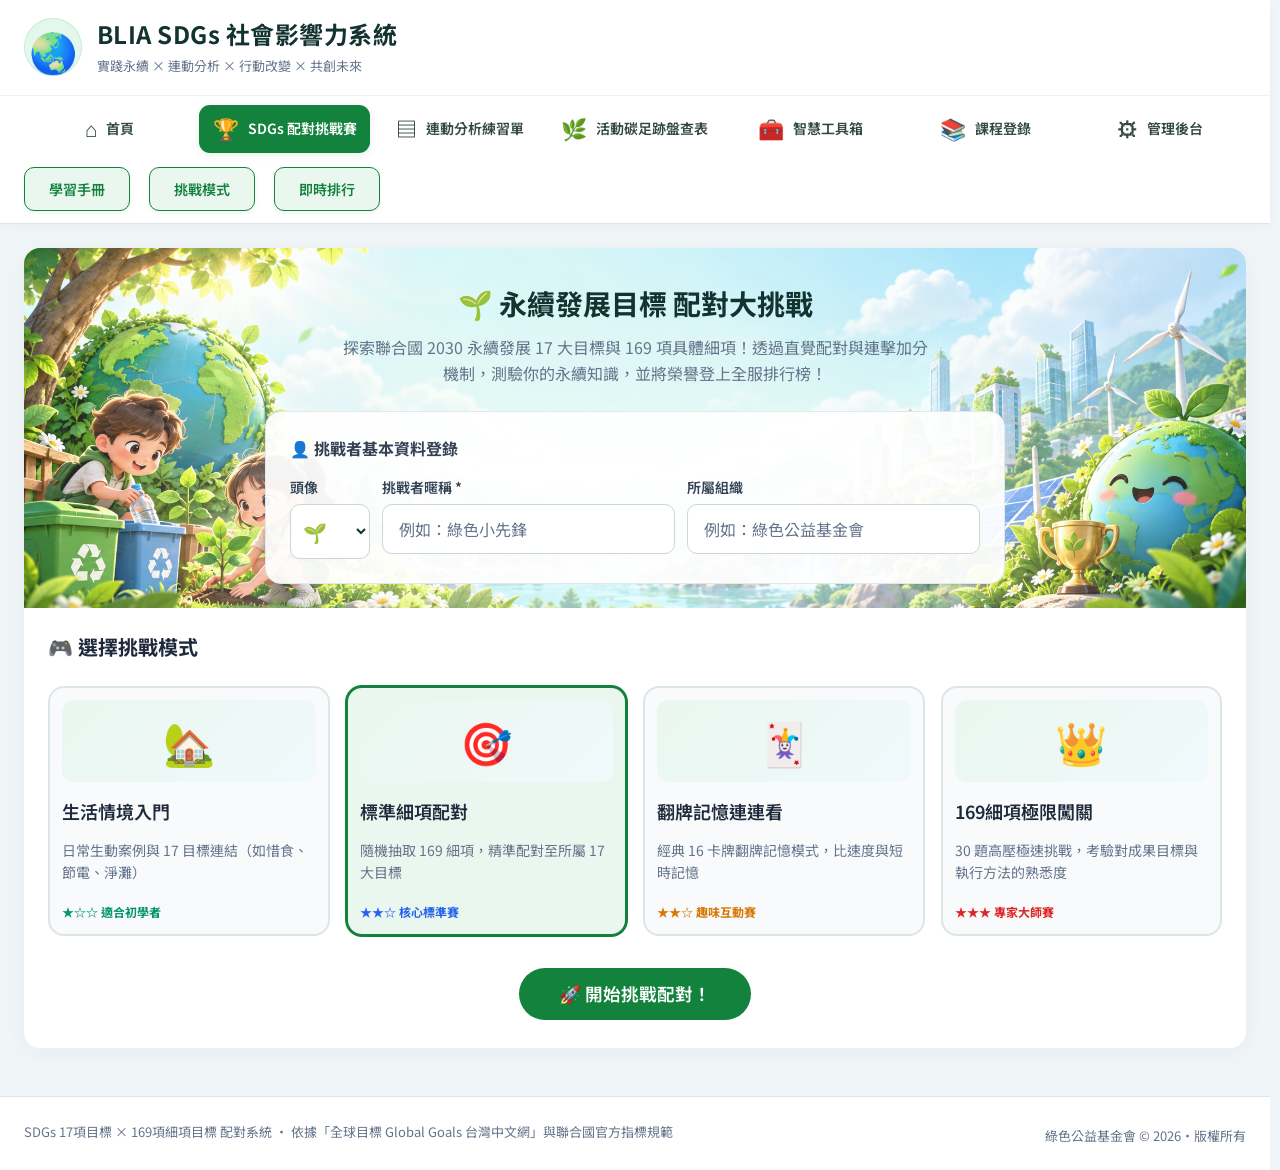
==== static/index.html @ 8684b6f0 "Use sustainability challenge scene for matching lobby hero" ====
<!DOCTYPE html>
<html lang="zh-TW">
<head>
  <meta charset="UTF-8">
  <meta name="viewport" content="width=device-width, initial-scale=1.0">
  <title>SDGs 17項目標 × 169項細項配對挑戰賽</title>
  <link rel="stylesheet" href="/static/css/style.css?v=20261019_challenge_scene">
  <link rel="stylesheet" href="/static/css/design-system.css?v=20261019_ui1280">
</head>
<body class="sdgs-shell game-platform">

  <!-- Top Header Navigation -->
  <a class="skip-link" href="#game-main">跳至主要內容</a><header class="platform-header" data-ui-version="20261019_ui1280"><div class="platform-header-inner"><a class="platform-brand" href="https://sdgs-action-platform.vercel.app/"><span class="brand-globe" aria-hidden="true">🌏</span><span><strong>BLIA SDGs 社會影響力系統</strong><small>實踐永續 × 連動分析 × 行動改變 × 共創未來</small></span></a><div class="platform-account"><iframe class="ui-account-frame" src="https://sdgs-action-platform.vercel.app/static/ui/account.html?v=20261019_ui1280" title="目前帳號與登入"></iframe></div></div><nav class="platform-nav" aria-label="主要功能"><div class="platform-nav-inner"><a href="https://sdgs-action-platform.vercel.app/#home"><span aria-hidden="true">⌂</span>首頁</a><a href="https://sdgs-matching-game.vercel.app/" aria-current="page"><span aria-hidden="true">🏆</span>SDGs 配對挑戰賽</a><a href="https://sdgs-action-platform.vercel.app/#worksheet"><span aria-hidden="true">▤</span>連動分析練習單</a><a href="https://sdgs-action-platform.vercel.app/#carbon"><span aria-hidden="true">🌿</span>活動碳足跡盤查表</a><a href="https://sdgs-action-platform.vercel.app/#food"><span aria-hidden="true">🧰</span>智慧工具箱</a><a href="https://sdgs-attendance-record.vercel.app/"><span aria-hidden="true">📚</span>課程登錄</a><a href="https://sdgs-action-platform.vercel.app/#admin"><span aria-hidden="true">⚙</span>管理後台</a></div></nav><div class="platform-tools"><button id="btn-nav-handbook">學習手冊</button><button id="btn-nav-modes">挑戰模式</button><button id="btn-nav-leaderboard">即時排行</button></div></header>



  <main id="game-main" tabindex="-1">
    <!-- View 1: Welcome & Setup -->
    <section id="view-welcome" class="view-section active">
      <div class="card-welcome">
        <div class="matching-hero">
        <h2 style="font-size: 1.8rem; margin-bottom: 0.5rem; color: #14532d;">🌱 永續發展目標 配對大挑戰</h2>
        <p style="color: #64748b; font-size: 0.95rem; max-width: 600px; margin: 0 auto 1.5rem auto;">
          探索聯合國 2030 永續發展 17 大目標與 169 項具體細項！透過直覺配對與連擊加分機制，測驗你的永續知識，並將榮譽登上全服排行榜！
        </p>

        <!-- Challenger Profile Form -->
        <div class="challenger-profile" style="background: #f8fafc; border-radius: 0.75rem; padding: 1.5rem; border: 1px solid var(--border-color); max-width: 600px; margin: 0 auto 1.5rem auto;">
          <h3 style="font-size: 1rem; color: #334155; margin-bottom: 1rem; text-align: left;">👤 挑戰者基本資料登錄</h3>
          <div style="display: grid; grid-template-columns: 80px 1fr 1fr; gap: 0.75rem;">
            <div class="form-group" style="margin-bottom: 0;">
              <label for="select-avatar">頭像</label>
              <select id="select-avatar" class="form-input" style="padding: 0.7rem 0.5rem; font-size: 1.2rem;">
                <option value="🌱">🌱</option>
                <option value="🌟">🌟</option>
                <option value="🌍">🌍</option>
                <option value="🐬">🐬</option>
                <option value="🌳">🌳</option>
                <option value="🎓">🎓</option>
                <option value="☀️">☀️</option>
              </select>
            </div>
            <div class="form-group" style="margin-bottom: 0;">
              <label for="input-nickname">挑戰者暱稱 *</label>
              <input type="text" id="input-nickname" class="form-input" placeholder="例如：綠色小先鋒" required>
            </div>
            <div class="form-group" style="margin-bottom: 0;">
              <label for="input-org">所屬組織</label>
              <input type="text" id="input-org" class="form-input" placeholder="例如：綠色公益基金會">
            </div>
          </div>
        </div>

        </div>
        <!-- Mode Selection -->
        <h3 style="font-size: 1.1rem; color: #1e293b; margin-top: 1.5rem; text-align: left;">🎮 選擇挑戰模式</h3>
        <div class="mode-grid">
          <div class="mode-card" data-mode="scenario">
            <div class="mode-icon">🏡</div>
            <h3>生活情境入門</h3>
            <p>日常生動案例與 17 目標連結（如惜食、節電、淨灘）</p>
            <span style="font-size:0.75rem; color:#059669; font-weight:700;">★☆☆ 適合初學者</span>
          </div>
          <div class="mode-card selected" data-mode="standard">
            <div class="mode-icon">🎯</div>
            <h3>標準細項配對</h3>
            <p>隨機抽取 169 細項，精準配對至所屬 17 大目標</p>
            <span style="font-size:0.75rem; color:#2563eb; font-weight:700;">★★☆ 核心標準賽</span>
          </div>
          <div class="mode-card" data-mode="cards">
            <div class="mode-icon">🃏</div>
            <h3>翻牌記憶連連看</h3>
            <p>經典 16 卡牌翻牌記憶模式，比速度與短時記憶</p>
            <span style="font-size:0.75rem; color:#d97706; font-weight:700;">★★☆ 趣味互動賽</span>
          </div>
          <div class="mode-card" data-mode="master169">
            <div class="mode-icon">👑</div>
            <h3>169細項極限闖關</h3>
            <p>30 題高壓極速挑戰，考驗對成果目標與執行方法的熟悉度</p>
            <span style="font-size:0.75rem; color:#dc2626; font-weight:700;">★★★ 專家大師賽</span>
          </div>
        </div>

        <button id="btn-start-game" class="btn btn-primary" style="font-size: 1.1rem; padding: 0.85rem 2.5rem; border-radius: 9999px;">
          🚀 開始挑戰配對！
        </button>
      </div>
    </section>

    <!-- View 2: Gameplay Dashboard -->
    <section id="view-gameplay" class="view-section">
      <!-- Status Top Bar -->
      <div class="game-status-bar">
        <div class="status-item">
          <span class="status-label">目前挑戰者</span>
          <span id="display-challenger" class="status-value" style="font-size: 1.1rem;">🌱 選手</span>
        </div>
        <div class="status-item">
          <span class="status-label">累積得分</span>
          <div style="display:flex; align-items:center; gap:0.5rem;">
            <span id="display-score" class="status-value" style="color: #10b981;">0</span>
            <span id="display-combo" class="combo-badge" style="display:none;">🔥 2 連擊</span>
          </div>
        </div>
        <div class="status-item timer-box">
          <span class="status-label">剩餘時間 <span id="timer-seconds" style="font-weight:700; color:#334155;">20s</span></span>
          <div class="timer-bar-container">
            <div id="timer-bar" class="timer-bar"></div>
          </div>
        </div>
        <div class="status-item">
          <span class="status-label">進度</span>
          <span id="display-progress" class="status-value" style="font-size: 1.1rem;">1 / 10</span>
        </div>
        <div class="status-item action-box" style="justify-content: center;">
          <button id="btn-back-modes" class="btn btn-outline" style="border-color:#cbd5e1; color:#334155; background:#f8fafc; font-size:0.82rem; padding:0.45rem 0.85rem; box-shadow:0 1px 2px rgba(0,0,0,0.05);">
            🔄 重新選擇挑戰模式
          </button>
        </div>
      </div>

      <!-- Standard & Scenario Question Board -->
      <div id="standard-board">
        <div class="question-panel">
          <div id="question-badge" class="target-badge">細項 13.1 · 成果目標</div>
          <div id="question-text" class="question-text">
            強化各國對氣候變遷、大浩劫、自然災害的抵禦和適應力。
          </div>
          <div id="question-extra" class="question-extra" style="display:none;"></div>
        </div>

        <!-- 4 Options Grid -->
        <div id="options-grid" class="options-grid"></div>
      </div>

      <!-- Cards Memory Match Board -->
      <div id="cards-board" class="cards-board" style="display:none;"></div>
    </section>
  </main>

  <!-- Universal Modal Dialog -->
  <div id="modal-overlay" class="modal-overlay">
    <div class="modal-card">
      <div class="modal-header">
        <h3 id="modal-title" style="font-size: 1.25rem;">詳細資訊</h3>
        <button id="btn-modal-close" class="modal-close">&times;</button>
      </div>
      <div id="modal-body"></div>
    </div>
  </div>

  <footer class="platform-footer"><div class="platform-footer-inner">
    <p>SDGs 17項目標 × 169項細項目標 配對系統 · 依據「全球目標 Global Goals 台灣中文網」與聯合國官方指標規範</p>
    <p style="margin-top: 4px;">綠色公益基金會 © 2026・版權所有</p>
  </div></footer>

  <script src="/static/js/game.js"></script>
</body>
</html>
---- static/css/style.css ----
/* SDGs 17 Brand Palette & Global Design System */
:root {
  --sdg-1: #E5243B;
  --sdg-2: #DDA63A;
  --sdg-3: #4C9F38;
  --sdg-4: #C5192D;
  --sdg-5: #FF3A21;
  --sdg-6: #26BDE2;
  --sdg-7: #FCC30B;
  --sdg-8: #A21942;
  --sdg-9: #FD6925;
  --sdg-10: #DD1367;
  --sdg-11: #FD9D24;
  --sdg-12: #BF8B2E;
  --sdg-13: #3F7E44;
  --sdg-14: #0A97D9;
  --sdg-15: #56C02B;
  --sdg-16: #00689D;
  --sdg-17: #19486A;

  --bg-main: #f8fafc;
  --bg-card: #ffffff;
  --text-primary: #1e293b;
  --text-muted: #64748b;
  --border-color: #e2e8f0;
  --accent: #2563eb;
  --accent-hover: #1d4ed8;
  --success: #10b981;
  --danger: #ef4444;
  --warning: #f59e0b;
}

* {
  box-sizing: border-box;
  margin: 0;
  padding: 0;
}

body {
  font-family: -apple-system, BlinkMacSystemFont, "Segoe UI", Roboto, "Helvetica Neue", "PingFang TC", "Microsoft JhengHei", sans-serif;
  background-color: var(--bg-main);
  color: var(--text-primary);
  line-height: 1.6;
  min-height: 100vh;
  display: flex;
  flex-direction: column;
}

header {
  background: linear-gradient(135deg, #1e3a8a 0%, #0f172a 100%);
  color: #fff;
  padding: 1rem 2rem;
  box-shadow: 0 4px 6px -1px rgba(0,0,0,0.1);
  display: flex;
  justify-content: space-between;
  align-items: center;
  flex-wrap: wrap;
  gap: 1rem;
}

.logo-area {
  display: flex;
  align-items: center;
  gap: 0.75rem;
}

.logo-icon {
  font-size: 2rem;
}

.logo-title h1 {
  font-size: 1.25rem;
  font-weight: 700;
  letter-spacing: 0.5px;
}

.logo-title p {
  font-size: 0.75rem;
  color: #94a3b8;
}

.nav-actions {
  display: flex;
  gap: 0.5rem;
  align-items: center;
}

.btn {
  padding: 0.5rem 1rem;
  border-radius: 0.5rem;
  font-size: 0.875rem;
  font-weight: 600;
  cursor: pointer;
  border: none;
  transition: all 0.2s ease;
  display: inline-flex;
  align-items: center;
  gap: 0.35rem;
  text-decoration: none;
}

.btn-primary {
  background-color: #2563eb;
  color: white;
}
.btn-primary:hover {
  background-color: #1d4ed8;
  transform: translateY(-1px);
}

.btn-secondary {
  background-color: #334155;
  color: white;
}
.btn-secondary:hover {
  background-color: #475569;
}

.btn-outline {
  background: transparent;
  color: #e2e8f0;
  border: 1px solid #475569;
}
.btn-outline:hover {
  background: rgba(255,255,255,0.1);
  color: white;
}

.btn-success {
  background-color: #10b981;
  color: white;
}
.btn-success:hover {
  background-color: #059669;
}

/* Main Container */
main {
  flex: 1;
  max-width: 1200px;
  width: 100%;
  margin: 1.5rem auto;
  padding: 0 1rem;
}

/* Sections */
.view-section {
  display: none;
}
.view-section.active {
  display: block;
}

/* Welcome Card */
.card-welcome {
  background: white;
  border-radius: 1rem;
  padding: 2.2rem 1.75rem;
  text-align: center;
  box-shadow: 0 10px 25px -5px rgba(0,0,0,0.05);
  max-width: 1040px;
  margin: 0 auto;
}

.sdg-rainbow-bar {
  display: flex;
  height: 8px;
  border-radius: 4px;
  overflow: hidden;
  margin-bottom: 2rem;
}
.sdg-rainbow-bar span {
  flex: 1;
}

.mode-grid {
  display: grid;
  grid-template-columns: repeat(4, 1fr);
  gap: 0.85rem;
  margin: 1.5rem 0 2rem 0;
  text-align: left;
}

.mode-card {
  border: 2px solid var(--border-color);
  border-radius: 0.75rem;
  padding: 0.95rem 0.8rem;
  cursor: pointer;
  transition: all 0.25s ease;
  position: relative;
  background: #f8fafc;
  display: flex;
  flex-direction: column;
  justify-content: space-between;
}

.mode-card:hover {
  border-color: #2563eb;
  transform: translateY(-2px);
  box-shadow: 0 6px 12px rgba(37,99,235,0.1);
}

.mode-card.selected {
  border-color: #2563eb;
  background: #eff6ff;
  box-shadow: 0 0 0 2px rgba(37,99,235,0.2);
}

.mode-card .mode-icon {
  font-size: 1.5rem;
  margin-bottom: 0.35rem;
}

.mode-card h3 {
  font-size: 0.98rem;
  margin-bottom: 0.25rem;
  color: #1e293b;
  font-weight: 700;
  white-space: nowrap;
}

.mode-card p {
  font-size: 0.75rem;
  color: #64748b;
  line-height: 1.35;
  margin-bottom: 0.5rem;
  min-height: 2.6rem;
}

@media (max-width: 900px) {
  .mode-grid {
    grid-template-columns: repeat(2, 1fr);
  }
}
@media (max-width: 520px) {
  .mode-grid {
    grid-template-columns: 1fr;
  }
}

/* Form Styles */
.form-group {
  margin-bottom: 1.25rem;
  text-align: left;
}

.form-group label {
  display: block;
  font-size: 0.875rem;
  font-weight: 600;
  color: #334155;
  margin-bottom: 0.35rem;
}

.form-input {
  width: 100%;
  padding: 0.75rem 1rem;
  border: 1px solid var(--border-color);
  border-radius: 0.5rem;
  font-size: 0.95rem;
  outline: none;
  transition: border-color 0.2s;
}
.form-input:focus {
  border-color: #2563eb;
  box-shadow: 0 0 0 3px rgba(37,99,235,0.15);
}

/* Game Status Bar */
.game-status-bar {
  background: white;
  border-radius: 0.75rem;
  padding: 1rem 1.5rem;
  display: flex;
  justify-content: space-between;
  align-items: center;
  box-shadow: 0 2px 4px rgba(0,0,0,0.05);
  margin-bottom: 1.5rem;
  flex-wrap: wrap;
  gap: 1rem;
}

.status-item {
  display: flex;
  flex-direction: column;
}
.status-label {
  font-size: 0.75rem;
  color: var(--text-muted);
  text-transform: uppercase;
  font-weight: 600;
}
.status-value {
  font-size: 1.5rem;
  font-weight: 700;
  color: var(--text-primary);
}

.timer-box {
  min-width: 120px;
}
.timer-bar-container {
  height: 6px;
  background: #e2e8f0;
  border-radius: 3px;
  overflow: hidden;
  margin-top: 4px;
}
.timer-bar {
  height: 100%;
  width: 100%;
  background: #10b981;
  transition: width 0.1s linear, background-color 0.3s;
}

/* Question Area */
.question-panel {
  background: white;
  border-radius: 1rem;
  padding: 2rem;
  box-shadow: 0 4px 6px -1px rgba(0,0,0,0.05);
  margin-bottom: 1.5rem;
  text-align: center;
}

.target-badge {
  display: inline-block;
  padding: 0.25rem 0.75rem;
  border-radius: 9999px;
  font-size: 0.8rem;
  font-weight: 600;
  margin-bottom: 0.75rem;
  background: #e2e8f0;
  color: #334155;
}

.question-text {
  font-size: 1.25rem;
  font-weight: 600;
  line-height: 1.7;
  color: #0f172a;
  margin-bottom: 0.75rem;
}

.question-extra {
  font-size: 0.9rem;
  color: #64748b;
  background: #f8fafc;
  padding: 0.5rem 1rem;
  border-radius: 0.5rem;
  display: inline-block;
}

/* Options Grid */
.options-grid {
  display: grid;
  grid-template-columns: repeat(auto-fit, minmax(240px, 1fr));
  gap: 1rem;
}

.option-btn {
  background: white;
  border: 2px solid var(--border-color);
  border-radius: 0.75rem;
  padding: 1.25rem 1rem;
  display: flex;
  align-items: center;
  gap: 1rem;
  cursor: pointer;
  transition: all 0.2s ease;
  text-align: left;
  position: relative;
  overflow: hidden;
}

.option-btn:hover:not(:disabled) {
  transform: translateY(-2px);
  box-shadow: 0 6px 12px rgba(0,0,0,0.08);
}

.option-btn:disabled {
  cursor: default;
}

.option-btn.pending {
  border-color: #2563eb;
  background-color: #eff6ff;
  box-shadow: 0 0 0 3px rgba(37, 99, 235, 0.12);
  cursor: progress;
}

.option-btn .opt-icon {
  font-size: 1.75rem;
  min-width: 40px;
  text-align: center;
}

.option-btn .opt-details h4 {
  font-size: 1rem;
  font-weight: 700;
  margin-bottom: 0.2rem;
}

.option-btn .opt-details p {
  font-size: 0.78rem;
  color: var(--text-muted);
}

.option-btn.correct {
  border-color: #10b981 !important;
  background-color: #ecfdf5 !important;
  color: #065f46;
}

.option-btn.wrong {
  border-color: #ef4444 !important;
  background-color: #fef2f2 !important;
  color: #991b1b;
}

/* Cards Memory Match Mode */
.cards-board {
  display: grid;
  grid-template-columns: repeat(4, 1fr);
  gap: 1rem;
  margin: 1rem 0;
}

@media (max-width: 768px) {
  .cards-board {
    grid-template-columns: repeat(2, 1fr);
  }
}

.flip-card {
  background: white;
  border-radius: 0.75rem;
  min-height: 140px;
  padding: 1rem;
  cursor: pointer;
  box-shadow: 0 2px 4px rgba(0,0,0,0.06);
  border: 2px solid var(--border-color);
  display: flex;
  flex-direction: column;
  justify-content: center;
  align-items: center;
  text-align: center;
  transition: all 0.25s ease;
  user-select: none;
}

.flip-card:hover {
  border-color: #3b82f6;
  transform: translateY(-2px);
}

.flip-card.flipped {
  border-color: #2563eb;
  background: #f0f7ff;
}

.flip-card.matched {
  border-color: #10b981;
  background: #f0fdf4;
  opacity: 0.75;
  cursor: default;
}

.flip-card-back {
  font-size: 2rem;
  color: #94a3b8;
}

.flip-card-content {
  display: none;
  font-size: 0.85rem;
}

.flip-card.flipped .flip-card-back,
.flip-card.matched .flip-card-back {
  display: none;
}

.flip-card.flipped .flip-card-content,
.flip-card.matched .flip-card-content {
  display: block;
}

/* Modal Dialog */
.modal-overlay {
  position: fixed;
  top: 0;
  left: 0;
  right: 0;
  bottom: 0;
  background: rgba(15,23,42,0.6);
  display: flex;
  justify-content: center;
  align-items: center;
  z-index: 1000;
  padding: 1rem;
  opacity: 0;
  pointer-events: none;
  transition: opacity 0.2s ease;
}

.modal-overlay.open {
  opacity: 1;
  pointer-events: auto;
}

.modal-card {
  background: white;
  border-radius: 1rem;
  padding: 2rem;
  max-width: 650px;
  width: 100%;
  max-height: 90vh;
  overflow-y: auto;
  box-shadow: 0 20px 25px -5px rgba(0,0,0,0.2);
  position: relative;
}

.modal-header {
  display: flex;
  justify-content: space-between;
  align-items: center;
  margin-bottom: 1.5rem;
  padding-bottom: 0.75rem;
  border-bottom: 1px solid var(--border-color);
}

.modal-close {
  background: none;
  border: none;
  font-size: 1.5rem;
  cursor: pointer;
  color: #64748b;
}

/* Leaderboard Table */
.table-container {
  width: 100%;
  overflow-x: auto;
}

table.data-table {
  width: 100%;
  border-collapse: collapse;
  text-align: left;
  font-size: 0.9rem;
}

table.data-table th, table.data-table td {
  padding: 0.75rem 1rem;
  border-bottom: 1px solid var(--border-color);
}

table.data-table th {
  background: #f8fafc;
  color: #475569;
  font-weight: 600;
}

table.data-table tr:hover {
  background: #f1f5f9;
}

/* Combo Banner */
.combo-badge {
  display: inline-flex;
  align-items: center;
  gap: 0.25rem;
  padding: 0.2rem 0.6rem;
  border-radius: 9999px;
  font-weight: 700;
  font-size: 0.75rem;
  background: linear-gradient(135deg, #f59e0b, #ef4444);
  color: white;
  animation: pulse 1s infinite;
}

@keyframes pulse {
  0% { transform: scale(1); }
  50% { transform: scale(1.08); }
  100% { transform: scale(1); }
}

footer {
  text-align: center;
  padding: 1.5rem;
  color: #94a3b8;
  font-size: 0.8rem;
  margin-top: auto;
}


/* Rich SDGs Handbook Styles */
.modal-card.modal-handbook {
  max-width: 980px;
  width: 95%;
  max-height: 92vh;
  padding: 1.75rem;
}

.handbook-guide-box {
  background: #f0fdf4;
  border: 1px solid #bbf7d0;
  border-left: 5px solid #16a34a;
  border-radius: 0.5rem;
  padding: 1rem 1.25rem;
  margin-bottom: 1.25rem;
  font-size: 0.88rem;
  line-height: 1.6;
  color: #166534;
}

.handbook-tools-bar {
  display: flex;
  flex-wrap: wrap;
  gap: 0.75rem;
  align-items: center;
  justify-content: space-between;
  margin-bottom: 1rem;
  background: #f8fafc;
  padding: 0.75rem 1rem;
  border-radius: 0.5rem;
  border: 1px solid #e2e8f0;
}

.handbook-quick-nav {
  display: flex;
  flex-wrap: wrap;
  gap: 0.35rem;
  margin-bottom: 1.25rem;
}

.quick-sdg-btn {
  border: none;
  color: white;
  font-size: 0.75rem;
  font-weight: 700;
  padding: 0.3rem 0.55rem;
  border-radius: 0.35rem;
  cursor: pointer;
  transition: transform 0.15s, opacity 0.15s;
}
.quick-sdg-btn:hover {
  transform: translateY(-2px);
  opacity: 0.9;
}

.handbook-filter-btn {
  background: white;
  border: 1px solid #cbd5e1;
  color: #475569;
  padding: 0.3rem 0.65rem;
  border-radius: 0.35rem;
  font-size: 0.78rem;
  font-weight: 600;
  cursor: pointer;
}
.handbook-filter-btn.active {
  background: #2563eb;
  color: white;
  border-color: #2563eb;
}

.handbook-goal-card {
  background: white;
  border: 1px solid #e2e8f0;
  border-radius: 0.75rem;
  margin-bottom: 1.5rem;
  overflow: hidden;
  box-shadow: 0 2px 5px rgba(0,0,0,0.03);
}

.handbook-goal-header {
  padding: 1rem 1.25rem;
  display: flex;
  justify-content: space-between;
  align-items: center;
  border-bottom: 1px solid #f1f5f9;
  cursor: pointer;
  user-select: none;
}

.handbook-goal-title {
  display: flex;
  align-items: center;
  gap: 0.75rem;
}

.handbook-badge-5p {
  font-size: 0.72rem;
  padding: 0.2rem 0.5rem;
  border-radius: 9999px;
  background: #f1f5f9;
  color: #475569;
  font-weight: 600;
}

.handbook-section-title {
  font-size: 0.88rem;
  font-weight: 700;
  padding: 0.6rem 1.25rem;
  background: #f8fafc;
  display: flex;
  align-items: center;
  gap: 0.5rem;
  border-top: 1px solid #e2e8f0;
  border-bottom: 1px solid #e2e8f0;
}

.handbook-target-list {
  padding: 0.75rem 1.25rem;
  display: flex;
  flex-direction: column;
  gap: 0.65rem;
}

.handbook-target-card {
  background: #fafafa;
  border: 1px solid #f1f5f9;
  border-radius: 0.5rem;
  padding: 0.65rem 0.85rem;
  display: flex;
  gap: 0.75rem;
  align-items: flex-start;
}
.handbook-target-card:hover {
  background: #f8fafc;
  border-color: #cbd5e1;
}

.target-num-badge {
  font-weight: 800;
  font-size: 0.8rem;
  padding: 0.2rem 0.5rem;
  border-radius: 0.35rem;
  color: white;
  min-width: 44px;
  text-align: center;
  flex-shrink: 0;
}

.target-content {
  flex: 1;
}

.target-tag-outcome {
  display: inline-block;
  font-size: 0.68rem;
  font-weight: 700;
  color: #15803d;
  background: #dcfce7;
  padding: 0.1rem 0.4rem;
  border-radius: 0.25rem;
  margin-bottom: 0.25rem;
}

.target-tag-means {
  display: inline-block;
  font-size: 0.68rem;
  font-weight: 700;
  color: #b45309;
  background: #fef3c7;
  padding: 0.1rem 0.4rem;
  border-radius: 0.25rem;
  margin-bottom: 0.25rem;
}

.target-desc-text {
  font-size: 0.85rem;
  color: #334155;
  line-height: 1.55;
}


/* Leaderboard Tabs & Modal Enhancements */
.modal-card.modal-leaderboard {
  max-width: 900px;
  width: 95%;
  max-height: 90vh;
  padding: 1.75rem;
}

.leaderboard-tabs {
  display: flex;
  gap: 0.35rem;
  margin-bottom: 1.25rem;
  border-bottom: 2px solid #e2e8f0;
  padding-bottom: 0.1rem;
  overflow-x: auto;
}

.leaderboard-tab-btn {
  background: transparent;
  border: none;
  padding: 0.65rem 1.1rem;
  font-size: 0.92rem;
  font-weight: 600;
  color: #64748b;
  cursor: pointer;
  border-bottom: 3px solid transparent;
  transition: all 0.2s ease;
  white-space: nowrap;
  display: flex;
  align-items: center;
  gap: 0.4rem;
}

.leaderboard-tab-btn:hover {
  color: #1e293b;
  background: #f8fafc;
  border-radius: 0.5rem 0.5rem 0 0;
}

.leaderboard-tab-btn.active {
  color: #2563eb;
  border-bottom-color: #2563eb;
  background: #eff6ff;
  border-radius: 0.5rem 0.5rem 0 0;
  font-weight: 700;
}

.badge-mode-zh {
  display: inline-block;
  font-size: 0.76rem;
  font-weight: 700;
  padding: 0.25rem 0.6rem;
  border-radius: 9999px;
  background: #e0e7ff;
  color: #3730a3;
  white-space: nowrap;
}

.badge-mode-zh.mode-scenario {
  background: #dcfce7;
  color: #166534;
}

.badge-mode-zh.mode-standard {
  background: #dbeafe;
  color: #1e40af;
}

.badge-mode-zh.mode-cards {
  background: #fef3c7;
  color: #92400e;
}

.badge-mode-zh.mode-master169 {
  background: #fee2e2;
  color: #991b1b;
}


/* Admin Mode Tabs */
.admin-tab-btn {
  background: transparent;
  border: none;
  padding: 0.6rem 1.1rem;
  font-size: 0.9rem;
  font-weight: 600;
  color: #64748b;
  cursor: pointer;
  border-bottom: 3px solid transparent;
  transition: all 0.2s ease;
  white-space: nowrap;
}
.admin-tab-btn:hover {
  color: #1e293b;
  background: #f8fafc;
  border-radius: 0.5rem 0.5rem 0 0;
}
.game-platform #view-welcome .matching-hero {
  background-image: linear-gradient(90deg, #f4fcfa1a, #f4fcfa66 35%, #f4fcfa66 65%, #f4fcfa1a), url('../images/sustainability-challenge.png');
  background-position: center;
}

.admin-tab-btn.active {
  color: #2563eb;
  border-bottom-color: #2563eb;
  background: #eff6ff;
  border-radius: 0.5rem 0.5rem 0 0;
  font-weight: 700;
}
---- static/css/design-system.css ----
@import url('https://fonts.googleapis.com/css2?family=Noto+Sans+TC:wght@400;500;600;700;800;900&display=swap');

:root {
  --layout-max: 1280px;
  --layout-pad: 24px;
  --ui-version: 20261019;
  --ds-warning: #d97706;
  --ds-green: #12823d;
  --ds-teal: #0ea5a4;
  --ds-blue: #3b82f6;
  --ds-grass: #65a30d;
  --ds-green-ink: #12823d;
  --ds-teal-ink: #0f766e;
  --ds-blue-ink: #2454de;
  --ds-grass-ink: #4d7c0f;
  --ds-bg: #f0f5f8;
  --ds-surface: #ffffff;
  --ds-text: #12332f;
  --ds-muted: #64748b;
  --ds-border: #dce5e7;
  --ds-soft: #eaf7ef;
  --ds-error: #dc3545;
  --ds-radius: 16px;
  --ds-shadow: 0 5px 24px rgba(15, 68, 54, .045);
  --accent: var(--ds-green-ink);
  --accent-hover: #0f6b35;
  --success: var(--ds-green-ink);
  --danger: var(--ds-error);
  --bg-main: var(--ds-bg);
  --text-primary: var(--ds-text);
  --text-muted: var(--ds-muted);
  --module-color: var(--ds-green);
  --module-ink: var(--ds-green-ink);
}
[data-module="analysis"] { --module-color: var(--ds-blue); --module-ink: var(--ds-blue-ink); }
[data-module="carbon"] { --module-color: var(--ds-teal); --module-ink: var(--ds-teal-ink); }
[data-module="food"] { --module-color: var(--ds-grass); --module-ink: var(--ds-grass-ink); }
.sdgs-shell { font-family: 'Noto Sans TC', sans-serif; background: var(--ds-bg); color: var(--ds-text); line-height: 1.65; }
.sdgs-shell *, .sdgs-shell *::before, .sdgs-shell *::after { box-sizing: border-box; }
.sdgs-shell button, .sdgs-shell input, .sdgs-shell select, .sdgs-shell textarea { font-family: inherit; }
.sdgs-shell button, .sdgs-shell a, .sdgs-shell input, .sdgs-shell select, .sdgs-shell textarea { touch-action: manipulation; }
.sdgs-shell button:not(:disabled), .sdgs-shell a { -webkit-tap-highlight-color: transparent; }
.sdgs-shell :focus-visible { outline: 3px solid var(--ds-blue-ink); outline-offset: 3px; }
.sdgs-shell button:disabled { cursor: not-allowed; }
.sdgs-shell:not(.laba-platform) .hidden { display: none !important; }
.skip-link { position: fixed; z-index: 1000; top: -90px; left: 20px; padding: 12px 20px; background: var(--ds-green-ink); color: white; border-radius: 12px; }
.skip-link:focus { top: 10px; }
.ds-card { background: var(--ds-surface); border: 1px solid var(--ds-border); border-radius: var(--ds-radius); box-shadow: var(--ds-shadow); }
.sdgs-shell .ds-button { min-height: 44px; display: inline-flex; align-items: center; justify-content: center; gap: 12px; padding: 11px 23px; border: 1px solid transparent; border-radius: 12px; background: var(--module-ink); color: white; font-size: 14px; font-weight: 700; text-decoration: none; cursor: pointer; transition: background .18s, transform .18s; }
.sdgs-shell .ds-button:hover:not(:disabled) { filter: brightness(.94); transform: translateY(-1px); }
.sdgs-shell .ds-button-secondary { background: #f1f5f4; border-color: var(--ds-border); color: #34473f; }
.sdgs-shell [data-activity-phase][aria-pressed="true"] { background: var(--ds-blue-ink); color: white; border-color: var(--ds-blue-ink); }
.sdgs-shell .ds-button:disabled { color: #526176; background: #edf2ef; border-color: #dbe5e6; opacity: 1; }
.platform-header { position: sticky; top: 0; z-index: 40; display: block; background: rgba(255,255,255,.97); border-bottom: 1px solid var(--ds-border); box-shadow: 0 3px 12px #0f443608; padding: 0; color: var(--ds-text); }
/* Keep iframe buttons and dialogs clear when the course tools receive focus. */
body:has(#tabPane_admin:not(.hidden) #adminSubPane_attendance:not(.hidden)) > .platform-header { position: relative; }
.platform-header-inner { max-width: var(--layout-max); padding: 18px var(--layout-pad); margin: auto; display: flex; align-items: center; justify-content: space-between; gap: 24px; }
.platform-brand { display: flex; align-items: center; gap: 15px; border: 0; background: transparent; padding: 0; text-align: left; color: var(--ds-text); text-decoration: none; }
.brand-globe { width: 58px; height: 58px; display: grid; place-items: center; border-radius: 50%; background: #e3f7ed; font-size: 39px; box-shadow: inset 0 0 0 1px #c8edda; flex-shrink: 0; }
.platform-brand strong { display: block; font-size: 24px; line-height: 1.35; font-weight: 700; letter-spacing: .02em; color: #102b2a; }
.platform-brand small { display: block; color: var(--ds-muted); margin-top: 5px; font-size: 12px; letter-spacing: .04em; }
.platform-account { display: flex; gap: 12px; align-items: center; flex-shrink: 0; font-size: 13px; font-weight: 700; }
.account-avatar { display: grid; place-items: center; width: 42px; height: 42px; border: 1px solid #d3ebde; background: var(--ds-soft); border-radius: 50%; font-size: 25px; }
.platform-account #currentUserRole { font-size: 11px; color: var(--ds-green-ink); margin-top: 3px; background: #eef8f1; border-radius: 5px; padding: 1px 6px; }
.platform-nav { background: white; border-top: 1px solid #eef3f2; overflow-x: auto; }
.platform-nav-inner { max-width: var(--layout-max); margin: auto; display: grid; grid-template-columns: repeat(7,minmax(0,1fr)); align-items: stretch; gap: 7px; padding: 9px var(--layout-pad); }
.platform-nav button, .platform-nav a { display: flex; flex: 1 0 auto; justify-content: center; align-items: center; gap: 9px; border-radius: 11px; border: 0; min-height: 46px; padding: 9px 17px; font-size: 14px; font-weight: 700; color: #30483e; background: transparent; text-decoration: none; white-space: normal; text-align: center; cursor: pointer; }
.platform-nav [aria-current="page"] { background: var(--module-ink); color: white; box-shadow: 0 3px 8px #15803d18; }
.platform-nav a:hover, .platform-nav button:hover { background: #eef8f1; color: var(--module-ink); }
.platform-nav [aria-current="page"]:hover { background: var(--module-ink); color: white; }
.platform-nav span { font-size: 21px; line-height: 1; }
.platform-tools { max-width: var(--layout-max); margin: auto; padding: 5px var(--layout-pad) 9px; display: flex; flex-wrap: wrap; align-items: center; gap: 8px 19px; background: white; color: var(--ds-muted); font-size: 11px; }
.platform-tools button { min-height: 44px; border: 1px solid var(--ds-green-ink); border-radius: 10px; background: var(--ds-soft); color: var(--ds-green-ink); font-size: 13px; font-weight: 700; padding: 9px var(--layout-pad); cursor: pointer; box-shadow: 0 2px 4px #15803d12; }
.platform-tools button:hover, .platform-tools button[aria-current="page"] { background: var(--ds-green-ink); color: white; }
.platform-main { max-width: var(--layout-max); padding: 24px var(--layout-pad) 48px; }
.home-page { display: grid; gap: 26px; }
.home-welcome-row { display: grid; grid-template-columns: minmax(0, 1fr) 250px; gap: 20px; }
.home-hero { min-height: 285px; overflow: hidden; position: relative; background: #effbf8; }
.home-hero > img { position: absolute; inset: 0; width: 100%; height: 100%; object-fit: cover; object-position: center; }
.hero-copy { position: relative; z-index: 1; padding: 30px; width: 54%; min-height: 285px; display: flex; flex-direction: column; justify-content: center; background: linear-gradient(90deg,#f2fcfa 65%,#f2fcfa00); }
.eyebrow { font-size: 12px; color: var(--ds-green-ink); font-weight: 700; letter-spacing: .09em; }
.hero-copy h2 { font-size: clamp(23px, 2.05vw, 33px); font-weight: 900; color: #102f2e; line-height: 1.5; margin: 9px 0; letter-spacing: -.02em; }
.hero-copy > p { font-size: 15px; color: #285a53; margin: 4px 0 10px; }
.hero-caption { font-size: 10px; font-weight: 500; color: #526176; }
.home-note { padding: 23px; display: flex; flex-direction: column; justify-content: center; background: linear-gradient(145deg,white,#f2fcf7); }
.note-leaf { font-size: 28px; }
.home-note h3 { font-size: 15px; font-weight: 800; margin: 10px 0; }
.home-note p { font-size: 13px; color: var(--ds-muted); line-height: 1.9; }
.note-tag { margin-top: 20px; font-size: 11px; font-weight: 700; letter-spacing: .08em; color: var(--ds-green-ink); }
.module-section-heading { display: flex; gap: 16px; justify-content: space-between; align-items: center; }
.module-section-heading h2 { font-size: 19px; font-weight: 800; color: #173b32; }
.module-section-heading p { font-size: 12px; color: var(--ds-muted); }
.module-grid { display: grid; grid-template-columns: repeat(4,minmax(0,1fr)); gap: 20px; }
.toolbox-heading { padding: 24px; display: flex; flex-wrap: wrap; align-items: center; justify-content: space-between; gap: 16px; }
.toolbox-heading h2 { font-size: 24px; font-weight: 800; color: var(--module-ink); margin: 6px 0; }
.toolbox-heading p { color: var(--ds-muted); font-size: 14px; }
.module-card { overflow: hidden; padding: 11px; display: flex; flex-direction: column; transition: transform .18s, box-shadow .18s; }
.module-card:hover { transform: translateY(-3px); box-shadow: 0 10px 28px #164e3612; }
.module-art { position: relative; overflow: hidden; border-radius: 13px; aspect-ratio: 1.65; background: #f1faf5; }
.module-art img { width: 100%; height: 100%; object-fit: cover; }
.module-number { position: absolute; left: 11px; top: 11px; display: grid; place-items: center; width: 34px; height: 34px; border-radius: 50%; color: var(--module-ink); background: #fffffff0; font-size: 14px; font-weight: 800; box-shadow: 0 2px 8px #102f2e0a; }
.module-copy { padding: 17px 7px 10px; display: flex; flex-direction: column; flex: 1; }
.module-copy h3 { font-size: 17px; font-weight: 800; color: var(--module-ink); line-height: 1.5; margin-bottom: 9px; }
.module-copy p { font-size: 13px; line-height: 1.85; color: var(--ds-muted); margin-bottom: 22px; flex: 1; }
.module-enter { width: 100%; justify-content: space-between !important; }
.practice-values { display: grid; grid-template-columns: repeat(3,minmax(0,1fr)); border: 1px solid var(--ds-border); border-radius: 18px; background: white; padding: 24px 16px; }
.practice-values > div { display: grid; grid-template-columns: 36px 1fr; gap: 0 10px; padding: 0 20px; }
.practice-values > div + div { border-left: 1px solid var(--ds-border); }
.practice-values span { grid-row: span 2; font-size: 27px; color: var(--ds-green-ink); }
.practice-values h3 { font-size: 13px; font-weight: 800; }
.practice-values p { margin-top: 5px; font-size: 11px; color: var(--ds-muted); }
.coming-soon { display: grid; grid-template-columns: 1fr 1fr; padding: 35px; align-items: center; gap: 40px; }
.coming-soon img { width: 100%; border-radius: 15px; }
.coming-soon h2 { font-size: 28px; font-weight: 800; margin: 14px 0; color: var(--module-ink); }
.coming-soon p { margin: 15px 0 25px; color: var(--ds-muted); }
.sdgs-shell .tab-pane > .bg-white, .sdgs-shell .admin-subpane > .bg-white { border-color: var(--ds-border); box-shadow: var(--ds-shadow); }
.sdgs-shell input:not([type="range"]):not([type="checkbox"]):not([type="radio"]), .sdgs-shell select, .sdgs-shell textarea { border: 1px solid #cbd7d2; border-radius: 10px; color: var(--ds-text); background-color: white; font-size: max(13px, .85rem); }
.sdgs-shell input:not([type="range"]):not([type="checkbox"]):not([type="radio"]), .sdgs-shell select { min-height: 44px; }
.sdgs-shell input::placeholder, .sdgs-shell textarea::placeholder { color: #64748b; opacity: 1; }
.sdgs-shell input[type="checkbox"], .sdgs-shell input[type="radio"] { accent-color: var(--ds-green-ink); width: 17px; height: 17px; }
.sdgs-shell table { border-collapse: separate; border-spacing: 0; }
.sdgs-shell table thead th { background-color: #f1f6f3; color: #3c5348; font-weight: 700; }
.sdgs-shell table td, .sdgs-shell table th { line-height: 1.7; }
.sdgs-shell table tbody tr:hover { background-color: #f5faf7; }
.sdgs-shell button:not(.platform-brand):not(.game-card):not([data-nav-tab]):not(.sidebar-btn):not([data-open-tab]) { min-height: 44px; }
.sdgs-shell .bg-emerald-600, .sdgs-shell .bg-emerald-700 { background-color: var(--ds-green-ink); }
.sdgs-shell .bg-blue-600, .sdgs-shell .bg-blue-500 { background-color: var(--ds-blue-ink); }
.sdgs-shell .bg-teal-500, .sdgs-shell .bg-teal-600 { background-color: var(--ds-teal-ink); }
.sdgs-shell .text-emerald-600, .sdgs-shell .text-emerald-500, .sdgs-shell .text-green-600 { color: var(--ds-green-ink); }
.sdgs-shell .text-blue-500, .sdgs-shell .text-blue-600 { color: var(--ds-blue-ink); }
.sdgs-shell .text-slate-400, .sdgs-shell .text-slate-500 { color: var(--ds-muted); }
.sdgs-shell .text-red-500 { color: var(--ds-error); }
.sdgs-shell .bg-red-500 { background-color: var(--ds-error); }
.sdgs-shell .causal-chain { border-color: #cbdcf4; background: #f5f9ff; border-radius: 15px; }
.sdgs-shell .causal-chain-title, .sdgs-shell .causal-table tbody th[scope="row"], .sdgs-shell .causal-chain .causal-table thead th, .sdgs-shell .causal-chain .causal-impact-heading th { color: var(--ds-blue-ink); }
.sdgs-shell .causal-chain-title { background: #eaf2ff; }
.sdgs-shell .causal-chain textarea { border-color: #c0d4ef; }
.sdgs-shell .causal-table textarea:focus-visible { outline-color: var(--ds-blue-ink); }
.matching-admin-frame { display: block; width: 100%; height: 980px; border: 1px solid var(--ds-border); border-radius: var(--ds-radius); background: white; }
.matching-admin-intro { padding: 22px; margin-bottom: 16px; }
.matching-admin-intro h3 { font-size: 19px; font-weight: 800; color: #173b32; }
.matching-admin-intro p { font-size: 13px; color: var(--ds-muted); margin-top: 5px; }
.sdgs-shell .btn { border-radius: 11px; min-height: 44px; font-family: inherit; font-weight: 700; }
.sdgs-shell .btn-primary { background: var(--ds-green-ink); border-color: var(--ds-green-ink); color: white; }
.sdgs-shell .btn-success { background: var(--ds-green-ink); color: white; }
.game-platform .mode-card.selected { background: #f0fdf4; border-color: var(--ds-green-ink); box-shadow: 0 0 0 2px #15803d26; }
.sdgs-shell .btn-outline, .sdgs-shell .btn-secondary { color: #28513d; background: #f1f7f3; border: 1px solid #d7e5dc; }
.sdgs-shell .btn-danger { background: var(--ds-error); color: white; }
.sdgs-shell .combo-badge { background: linear-gradient(135deg,var(--ds-green-ink),var(--ds-teal-ink)); }
.game-platform .form-input { min-width: 0; }
.sdgs-shell .card-welcome, .sdgs-shell .kpi-card, .sdgs-shell .panel, .sdgs-shell .admin-sidebar { border-radius: var(--ds-radius); border-color: var(--ds-border); box-shadow: var(--ds-shadow); }
.sdgs-shell .sidebar-btn.active { background: #e9f8ed; color: var(--ds-green-ink); }
.matching-embedded { min-height: 0; }
.matching-embedded > header, .matching-embedded #section-login, .matching-embedded #btn-logout { display: none !important; }
.matching-embedded main { padding: 14px; width: 100%; max-width: none; margin: 0; }
.matching-embedded .admin-container { min-height: 650px; }
.matching-embedded .admin-sidebar { width: 200px; flex-shrink: 0; }
.matching-embedded .admin-content { min-width: 0; }
/* Keep wide data inside its own scroll region, rather than widening the page. */
.platform-brand, .platform-brand > span:last-child, .platform-main, .tab-pane,
.admin-subpane, .module-card, .module-copy { min-width: 0; }
.platform-brand strong { overflow-wrap: anywhere; }
.sdgs-shell .overflow-x-auto { max-width: 100%; overscroll-behavior-x: contain; }
.sdgs-shell [id$="Modal"] > div { max-height: calc(100dvh - 32px); overflow-y: auto; }
.sdgs-shell .modal-card { max-height: calc(100dvh - 32px); overflow-y: auto; }
.sdgs-shell #toastContainer { max-width: calc(100vw - 32px); }
#tabPane_admin .overflow-x-auto > table { min-width: 780px; }
.matching-embedded .table-container { max-width: 100%; overflow-x: auto; }
@media (max-width: 1100px) {
  .platform-brand strong { font-size: 21px; }
  .platform-account .account-avatar { display: none; }
  .platform-nav-inner { gap: 1px; }
  .platform-nav button, .platform-nav a { padding: 9px 12px; font-size: 13px; }
  .home-welcome-row { grid-template-columns: minmax(0,1fr); }
  .home-note { display: none; }
  .module-grid { gap: 14px; }
  .module-copy h3 { font-size: 15px; }
}
@media (max-width: 800px) {
  .platform-header { position: relative; }
  .platform-header-inner { flex-wrap: wrap; }
  .platform-brand { flex: 1 1 300px; }
  .platform-account { margin-left: auto; }
  .platform-nav-inner { display: grid; grid-template-columns: repeat(3,minmax(0,1fr)); gap: 6px; }
  .platform-nav button, .platform-nav a { white-space: normal; padding: 10px 8px; text-align: center; line-height: 1.5; }
  .sdgs-shell button:not(.platform-brand):not(.game-card), .sdgs-shell .platform-tools button { min-height: 44px; }
  .sdgs-shell input:not([type="range"]):not([type="checkbox"]):not([type="radio"]), .sdgs-shell select, .sdgs-shell textarea { font-size: 16px; }
  .sdgs-shell textarea { min-height: 96px; }
  #adminSubTabsNav { display: grid; grid-template-columns: repeat(2,minmax(0,1fr)); align-items: stretch; }
  #adminSubTabsNav button { justify-content: flex-start; text-align: left; }
  .matching-embedded .admin-sidebar { display: grid; grid-template-columns: repeat(2,minmax(0,1fr)); }
  .matching-embedded .sidebar-btn { white-space: normal; }
  .matching-embedded #tab-dashboard > [style*="grid-template-columns"] { grid-template-columns: minmax(0,1fr) !important; }
  .platform-header-inner { padding: 16px var(--layout-pad); }
  .platform-brand small { font-size: 10px; }
  .platform-account > div { display: block; }
  .platform-account .ds-button { padding: 8px 11px; font-size: 12px; }
  .module-grid { grid-template-columns: repeat(2,minmax(0,1fr)); }
  .platform-main { padding: 24px var(--layout-pad) 36px; }
  .module-art { aspect-ratio: 1.8; }
  .practice-values { gap: 20px; grid-template-columns: 1fr; }
  .practice-values > div + div { border-left: 0; }
  .coming-soon { grid-template-columns: 1fr; gap: 20px; }
  .matching-embedded .admin-container { flex-direction: column; }
  .matching-embedded .admin-sidebar { width: 100%; flex-direction: row; overflow-x: auto; }
  .matching-embedded .sidebar-btn { white-space: normal; }
  .matching-admin-frame { height: 1200px; }
}
@media (max-width: 520px) {
  .platform-brand { flex-basis: 100%; }
  .platform-account { width: 100%; justify-content: space-between; }
  .platform-account > div:not(.account-avatar) { display: block; min-width: 0; overflow-wrap: anywhere; }
  .platform-account #currentUserName { max-width: 210px; }
  .platform-nav-inner { grid-template-columns: repeat(2,minmax(0,1fr)); padding: 8px 12px; }
  .platform-tools { display: grid; grid-template-columns: repeat(3,minmax(0,1fr)); text-align: center; }
  .platform-tools button { font-size: 11px; line-height: 1.5; }
  .worksheet-actions { display: grid; grid-template-columns: repeat(2,minmax(0,1fr)); width: 100%; }
  .worksheet-actions button { justify-content: center; }
  #tabPane_worksheet > .bg-white { padding: 18px 14px; }
  .worksheet-section-heading { flex-direction: column; align-items: stretch; gap: 12px; }
  .worksheet-section-heading > button { align-self: flex-end; }
  #tabPane_worksheet input[id^="ws_commit"] { min-width: 0; flex-basis: 100%; width: 100%; }
  .sdgs-shell .causal-table { min-width: 0; display: block; }
  .sdgs-shell .causal-table thead, .sdgs-shell .causal-table .causal-impact-heading { display: none; }
  .sdgs-shell .causal-table tbody { display: grid; gap: 18px; }
  .sdgs-shell .causal-table tbody tr { display: grid; gap: 10px; }
  .sdgs-shell .causal-table tbody th[scope="row"] { width: auto; padding: 0 0 6px; border-bottom: 1px solid #c0d4ef; }
  .sdgs-shell .causal-table td { display: block; width: 100%; padding: 0; white-space: normal; }
  .sdgs-shell .causal-table td::before { content: attr(data-label); display: block; margin-bottom: 6px; color: var(--ds-blue-ink); font-size: 13px; font-weight: 700; }
  .sdgs-shell [id$="Modal"] { padding: 12px; }
  .sdgs-shell [id$="Modal"] > div { max-height: calc(100dvh - 24px); padding: 20px 16px; }
  #myLeaderboardCard { flex-direction: column; align-items: stretch; gap: 16px; }
  #myLeaderboardCard > .flex { justify-content: space-between; gap: 8px; }
  .matching-embedded main { padding: 8px; }
  .matching-embedded .admin-sidebar, .matching-embedded .panel { padding: 14px; }
  .matching-embedded .kpi-grid { grid-template-columns: repeat(2,minmax(0,1fr)); gap: 10px; }
  .matching-embedded .kpi-card { padding: 14px 10px; }
  .matching-embedded .kpi-value { font-size: 23px; }
  .matching-embedded .panel-header > * { max-width: 100%; }
  .matching-embedded .panel-header > div:last-child { flex-wrap: wrap; width: 100%; }
  .matching-embedded #target-goal-filter, .matching-embedded #target-search,
  .matching-embedded #record-search { width: 100% !important; }
  .matching-embedded .data-table { min-width: 680px; }
  .matching-embedded .admin-mode-tabs > button { flex-shrink: 0; }
  .matching-embedded #settings-form > div { flex-wrap: wrap; gap: 12px; }
  .matching-embedded #settings-form input { max-width: 120px; }
  #tabPane_admin h3 { overflow-wrap: anywhere; }
  #adminSubPane_staff h3, #adminSubPane_students h3 { flex: 1; }
  #adminSubPane_staff h3 + span, #adminSubPane_students h3 + span { display: none; }
  .game-platform main { width: 100%; padding: 16px 12px; }
  .game-platform .card-welcome { padding: 20px 16px; }
  .game-platform .card-welcome [style*="grid-template-columns: 80px"] { grid-template-columns: 1fr !important; }
  .platform-brand strong { font-size: 20px; }
  .platform-brand small { display: block; font-size: 11px; }
  .platform-brand { gap: 9px; }
  .brand-globe { width: 40px; height: 40px; font-size: 28px; }
  .platform-header-inner { padding: 16px var(--layout-pad); gap: 12px; }
  .platform-tools { padding: 4px var(--layout-pad) 12px; gap: 6px; }
  .platform-tools button { padding: 8px 6px; }
  .platform-main { padding: 24px var(--layout-pad) 32px; }
  .hero-copy { width: 100%; padding: 22px; min-height: 0; background: #f2fcfa; }
  .hero-copy h2 { font-size: 24px; max-width: 300px; }
  .hero-copy p { font-size: 13px; }
  .hero-caption { max-width: 220px; }
  .home-hero > img { position: static; display: block; height: 170px; object-position: 75%; }
  .module-grid { grid-template-columns: 1fr; }
  .module-card { display: flex; padding: 12px; }
  .module-art { height: auto; aspect-ratio: 1.9; min-height: 0; }
  .module-art img { object-fit: cover; }
  .module-copy { padding: 16px 4px 4px; }
  .module-copy p { font-size: 12px; margin-bottom: 12px; }
  .module-copy h3 { font-size: 16px; }
  .module-section-heading p { display: none; }
  .module-copy .ds-button { min-height: 42px; font-size: 12px; padding: 9px 14px; }
  .practice-values { padding: 20px 0; }
  .coming-soon { padding: 20px; }
  .coming-soon h2 { font-size: 23px; }
}
@media (prefers-reduced-motion: reduce) {
  .sdgs-shell *, .sdgs-shell *::before, .sdgs-shell *::after { animation-duration: .01ms !important; transition-duration: .01ms !important; scroll-behavior: auto !important; }
}

/* Shared UI contract: these classes are used by HTML, Jinja and React. */
html:has(.sdgs-shell) { scrollbar-gutter: stable; }
body.sdgs-shell { margin: 0; font-size: 16px; }
.ds-container, .platform-footer-inner { width: 100%; max-width: var(--layout-max); padding-inline: var(--layout-pad); margin-inline: auto; }
.platform-main, .platform-header-inner, .platform-nav-inner, .platform-tools { width: 100%; margin-inline: auto; }
.platform-header-inner, .platform-nav-inner, .platform-tools { padding-inline: var(--layout-pad); }
.platform-brand strong { color: var(--ds-text); }
.platform-brand small { font-size: 13px; letter-spacing: 0; }
.platform-nav-inner { gap: 4px; }
.platform-nav a, .platform-nav button { height: 48px; min-height: 48px; padding: 8px 10px; white-space: nowrap; font-size: 14px; font-weight: 600; }
.platform-nav [aria-current="page"], .platform-nav [aria-current="page"]:hover { background: var(--ds-green-ink); }
.platform-account { min-width: 0; }
.ui-account-frame { width: 420px; max-width: 100%; height: 58px; border: 0; display: block; color-scheme: light; }
.platform-footer { background: white; border-top: 1px solid var(--ds-border); margin-top: auto; padding-block: 24px; color: var(--ds-muted); font-size: 13px; }
.platform-footer-inner { display: flex; flex-wrap: wrap; justify-content: space-between; gap: 12px; }
.page-header, .content-card { background: var(--ds-surface); border: 1px solid var(--ds-border); border-radius: var(--ds-radius); box-shadow: var(--ds-shadow); }
.page-header { display: flex; flex-wrap: wrap; justify-content: space-between; align-items: center; gap: 24px; padding: 24px; }
.page-header h1, .page-header h2, .page-title { font-size: 28px; font-weight: 700; line-height: 1.4; color: var(--ds-text); }
.page-header p { font-size: 16px; color: var(--ds-muted); margin-top: 8px; }
.content-card { padding: 24px; min-width: 0; }
.section-title { font-size: 20px; font-weight: 700; color: var(--ds-text); }
.primary-button { background: var(--ds-green-ink); color: white; }
.secondary-button { background: white; border: 1px solid var(--ds-border); color: var(--ds-text); }
.primary-button, .secondary-button { display: inline-flex; align-items: center; justify-content: center; gap: 8px; min-height: 44px; padding: 10px 18px; border-radius: 10px; font: 600 14px/1.5 'Noto Sans TC',sans-serif; text-decoration: none; cursor: pointer; }
.primary-button:hover { background: var(--accent-hover); }
.status-badge { display: inline-flex; align-items: center; gap: 6px; border-radius: 999px; padding: 5px 12px; font-size: 13px; font-weight: 600; }
.form-field label { display: block; font-size: 14px; font-weight: 600; margin-bottom: 8px; }
.filter-tabs { display: flex; flex-wrap: wrap; gap: 8px; }
.data-table { width: 100%; }
.table-scroll { min-width: 0; max-width: 100%; overflow-x: auto; overscroll-behavior-inline: contain; }
.sdgs-shell .rounded-3xl, .sdgs-shell .rounded-2xl { border-radius: var(--ds-radius); }
.sdgs-shell label { font-size: 14px; font-weight: 600; }
.sdgs-shell button, .sdgs-shell .btn { font-weight: 600; }
.sdgs-shell .ds-button { font-weight: 600; background: var(--ds-green-ink); }
.sdgs-shell .ds-button-secondary { background: #f4f7f8; color: var(--ds-text); border-color: var(--ds-border); }
.sdgs-shell .ds-button:disabled { background: #edf2ef; color: var(--ds-muted); }
.sdgs-shell input:not([type="range"]):not([type="checkbox"]):not([type="radio"]), .sdgs-shell select { min-height: 44px; font-size: 16px; }
.sdgs-shell textarea { font-size: 16px; }
.sdgs-shell input[type="range"] { min-height: 24px; padding: 0; border: 0; }
.sdgs-shell h3 { line-height: 1.5; }
.sdgs-shell h4 { font-size: 18px; }
.sdgs-shell canvas { max-width: 100%; }
#tabPane_admin > .page-header h2 { font-size: 28px; }
#tabPane_admin .admin-subpane { min-width: 0; }
#adminSubTabsNav { gap: 8px; }
#adminSubTabsNav button { font-size: 14px; min-height: 44px; }
#adminSubPane_dashboard > .grid > .bg-white { padding: 24px; }
#adminSubPane_dashboard canvas { width: 100% !important; }
#tabPane_worksheet > .page-header { min-height: 190px; background: linear-gradient(90deg,#f5fdfa 35%,#f5fdfa88 65%,#f5fdfa22),url('../images/worksheet.png') right center / 48% auto no-repeat; }
#tabPane_worksheet > .page-header > div:first-child { max-width: 620px; }
.worksheet-actions { margin-left: auto; align-self: flex-end; flex-wrap: wrap; }
.action-options { gap: 12px; max-height: 430px; }
.action-option { background: white; border-radius: 16px; align-items: center; min-height: 96px; padding: 16px; }
.action-option::before { content: '🌱'; display: grid; place-items: center; flex: 0 0 64px; height: 64px; background: linear-gradient(135deg,#eaf7ef,#f6fbfd); border-radius: 12px; font-size: 32px; }
.action-option input { order: 3; margin-left: auto; }
.action-option > span { min-width: 0; }
.action-name { font-size: 16px; line-height: 1.5; }
.action-category-label { font-size: 13px; }
.game-platform main { max-width: var(--layout-max); padding: 24px var(--layout-pad) 48px; margin: 0 auto; width: 100%; }
.game-platform .card-welcome { max-width: none; padding: 0 0 28px; overflow: hidden; }
.game-platform .matching-hero { padding: 32px 24px 24px; background: linear-gradient(90deg,#f4fcfaee,#f4fcfaee 45%,#f4fcfa99),url('../images/community-hero.png') right center / cover; }
.game-platform .matching-hero h2 { font-size: 28px !important; color: var(--ds-text) !important; }
.game-platform .matching-hero p { font-size: 16px !important; }
.game-platform .challenger-profile { max-width: 740px !important; margin-bottom: 0 !important; background: #ffffffed !important; border-radius: 16px !important; }
.game-platform .mode-grid { padding: 0 24px; gap: 16px; }
.game-platform .mode-card { min-width: 0; min-height: 250px; border-radius: 16px; border-color: var(--ds-border); text-align: left; padding: 12px; }
.game-platform .mode-card.selected { background: var(--ds-soft); border-color: var(--ds-green-ink); box-shadow: 0 0 0 1px var(--ds-green-ink); }
.game-platform .mode-card .mode-icon { display: grid; place-items: center; width: 100%; height: 82px; border-radius: 12px; background: linear-gradient(135deg,#eaf7ef,#f0f9fc); font-size: 42px; }
.game-platform .mode-card h3 { white-space: normal; font-size: 18px; font-weight: 600; }
.game-platform .mode-card p { font-size: 14px; line-height: 1.6; }
.game-platform #view-welcome > .card-welcome > h3 { padding: 0 24px; font-size: 20px !important; }
.game-platform .sdg-rainbow-bar { display: none; }
.game-platform .platform-tools { padding-bottom: 12px; }
.laba-platform { min-height: 100vh; display: flex; flex-direction: column; }
.laba-platform .tool-page-header { margin-block: 24px; }
.laba-platform .tool-page-header > div { padding: 24px; }
.laba-platform .tool-page-header header { position: static; }
.laba-platform .laba-grid { display: grid; grid-template-columns: minmax(0,1fr); gap: 16px; align-items: start; }
.laba-platform .laba-grid > div { min-width: 0; }
.laba-platform main { padding-block: 0 32px; }
.laba-platform section { border-radius: 16px; border-color: var(--ds-border); }
.laba-platform section h2 { font-size: 20px; font-weight: 700; }
.laba-platform .laba-grid table { min-width: 540px; }
.laba-platform .laba-grid table th, .laba-platform .laba-grid table td { overflow-wrap: anywhere; }
@media (min-width: 900px) { .laba-platform .laba-grid { grid-template-columns: minmax(0,1fr) minmax(0,1.35fr); } .laba-platform .laba-sop { grid-column: 1 / -1; } }
@media (min-width: 1200px) { .laba-platform .laba-grid { grid-template-columns: minmax(0,30fr) minmax(0,45fr) minmax(0,25fr); } .laba-platform .laba-sop { grid-column: auto; } }
@media (max-width: 900px) {
  .platform-header-inner { flex-wrap: wrap; gap: 12px; }
  .platform-brand { flex: 1 1 100%; }
  .platform-account { flex: 1 1 100%; justify-content: flex-end; }
  .platform-nav-inner { display: flex; overflow-x: auto; gap: 6px; }
  .platform-nav a, .platform-nav button { flex: 0 0 auto; min-width: 144px; }
  .platform-header { position: relative; }
  .platform-tools { flex-wrap: wrap; }
}
@media (max-width: 600px) {
  :root { --layout-pad: 16px; }
  .platform-brand strong { font-size: 20px; }
  .platform-brand small { font-size: 11px; }
  .platform-brand { gap: 10px; }
  .brand-globe { width: 44px; height: 44px; font-size: 30px; }
  .platform-header-inner, .platform-nav-inner, .platform-tools { padding-inline: var(--layout-pad); }
  .platform-account { justify-content: space-between; }
  .platform-account > div:not(.account-avatar) { display: block; }
  .platform-account #currentUserName { max-width: 180px; }
  .ui-account-frame { width: 100%; height: 58px; }
  .page-header, .content-card { padding: 20px; }
  .page-header h1, .page-header h2, #tabPane_admin > .page-header h2 { font-size: 28px; }
  .page-header p { font-size: 14px; }
  .action-option { padding: 12px; }
  .action-option::before { flex-basis: 44px; height: 52px; font-size: 26px; }
  .game-platform .matching-hero { padding: 24px 16px; }
  .game-platform .mode-grid { padding-inline: 16px; }
  .game-platform .challenger-profile > div { grid-template-columns: 1fr !important; }
  .game-platform .mode-card { min-height: 230px; }
  .laba-platform .tool-page-header > div { padding: 20px; }
  .laba-platform .tool-page-header h1 { font-size: 24px; }
  .laba-platform .tool-page-header .flex { min-width: 0; }
  .laba-platform footer > .ds-container { padding-inline: var(--layout-pad); }
}

.platform-header-host { position: sticky; top: 0; z-index: 40; }
.platform-account { min-height: 58px; }
.sdgs-shell button { font-size: 14px; }
.course-main { margin-block: 24px; }
.course-welcome { min-height: 210px; background: linear-gradient(90deg,#f3fcf8 25%,#f3fcf8d9 46%,#f3fcf800 70%),url('/static/images/course-community.png') right center/cover no-repeat; }
.course-welcome > div { max-width: 58%; }
.course-welcome > a { align-self: flex-start; }
.course-stats > div { display: flex; align-items: center; gap: 20px; text-align: left; min-height: 118px; padding: 24px; }
.course-stats .stat-icon { display: grid; place-items: center; width: 60px; height: 60px; border-radius: 50%; background: var(--ds-soft); font-size: 28px; flex-shrink: 0; }
.course-stats .stat-value { font-size: 32px; font-weight: 700; }
.course-card { min-height: 160px; background: white; border-color: var(--ds-border); }
.course-card h3 { font-size: 18px; font-weight: 600; }
.course-list > div:first-child { flex-wrap: wrap; gap: 12px; }
@media(max-width:900px) { .platform-header-host { position: relative; } .course-stats > div { gap: 12px; padding: 20px; } }
@media(max-width:600px) { .course-welcome { padding-bottom: 140px; background-size: auto 170px; background-position: right bottom; background-color: #f3fcf8; } .course-welcome > div { max-width: 100%; } .course-stats > div { gap: 10px; padding: 16px; } .course-stats .stat-icon { width: 36px; height: 36px; font-size: 22px; } .course-list { padding: 16px; } }

#tabPane_admin > .page-header { display:block; }
.course-welcome.page-header { background: linear-gradient(90deg,#f3fcf8 25%,#f3fcf8d9 46%,#f3fcf800 70%),url("/static/images/course-community.png") right center/cover no-repeat; }
.module-card[data-module="analysis"] .ds-button { background:var(--ds-blue-ink); }

.laba-platform input[type="range"] { min-height:8px; height:8px; }
.laba-platform .font-sans { font-family:inherit; }
html { scrollbar-width: thin; }

.platform-account > .account-avatar { display:grid; }
#tabPane_admin > .page-header > div:first-child { width:100%; }
.course-list h2 { font-size:20px; font-weight:700; }
.laba-platform .tool-page-header .tool-return { color:var(--ds-green-ink); font-weight:600; }
@media(max-width:600px) {
 .course-welcome.page-header { background:linear-gradient(#f3fcf8 0 70%,#f3fcf800 80%),url('/static/images/course-community.png') right bottom / auto 150px no-repeat; padding-bottom:160px; }
 .course-welcome > div { max-width:100%; }
 #tabPane_worksheet > .page-header { background:linear-gradient(#f5fdfaee,#f5fdfaee),url('../images/worksheet.png') right center/cover; }
 .platform-account > .account-avatar { display:grid; }
}

.game-platform footer.platform-footer { padding-inline:0; max-width:none; width:100%; }
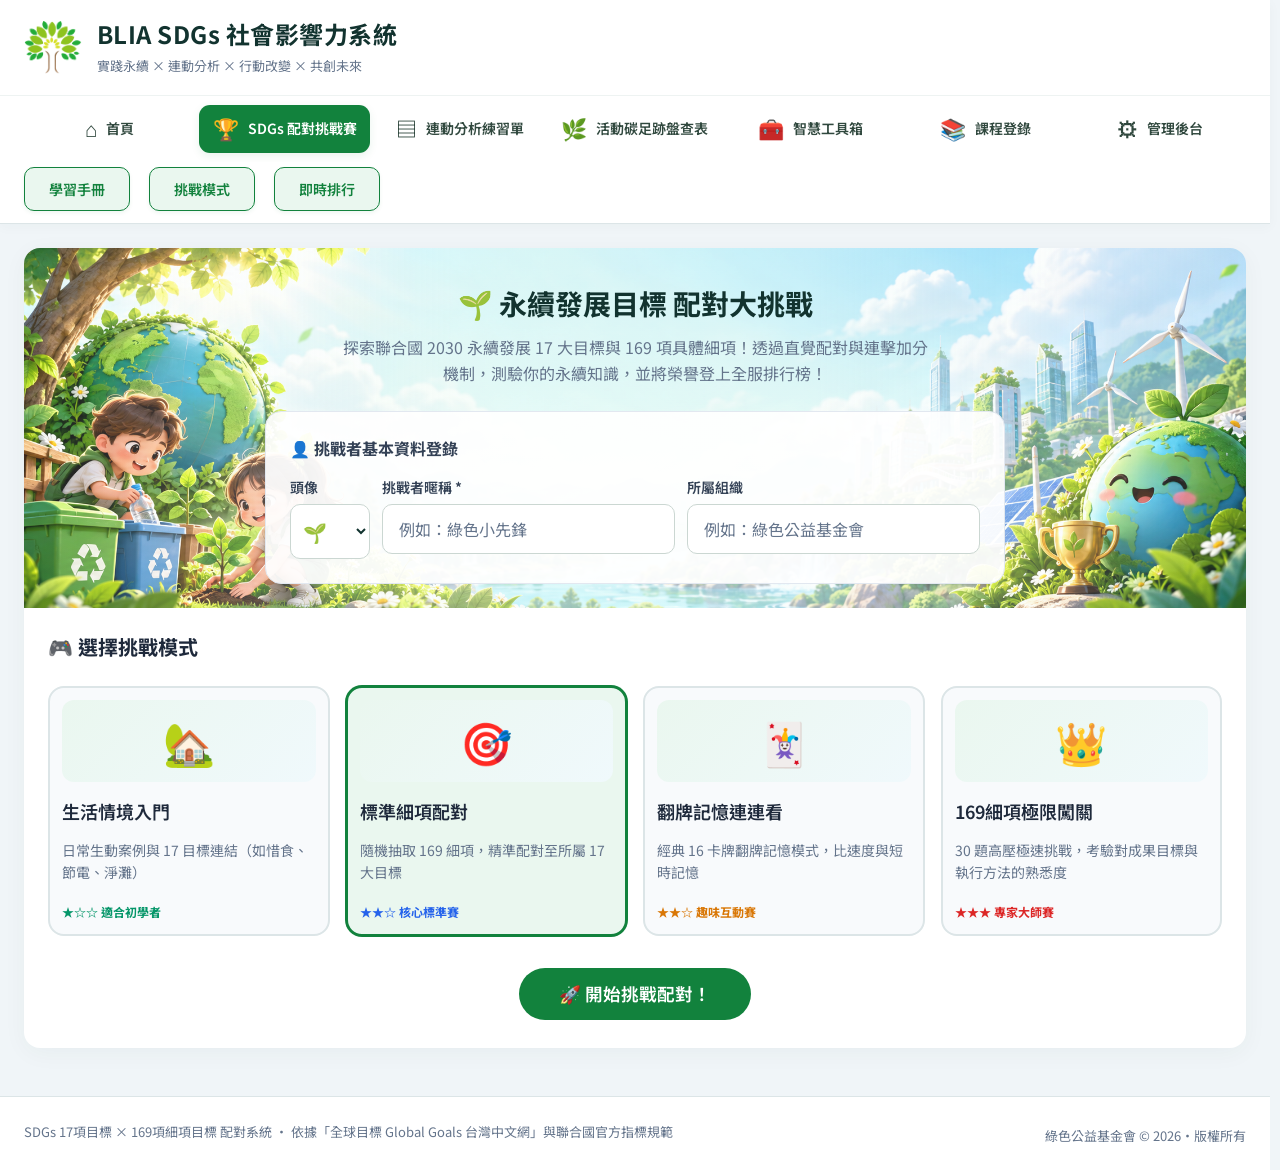
==== commit c652e21c: "Use supplied iPure Green logo in matching game header" ====
--- a/static/index.html
+++ b/static/index.html
@@ -5,12 +5,13 @@
   <meta name="viewport" content="width=device-width, initial-scale=1.0">
   <title>SDGs 17項目標 × 169項細項配對挑戰賽</title>
   <link rel="stylesheet" href="/static/css/style.css?v=20261019_challenge_scene">
-  <link rel="stylesheet" href="/static/css/design-system.css?v=20261019_ui1280">
+  <link rel="stylesheet" href="/static/css/design-system.css?v=20261020_ipuregreen_logo">
+  <script src="/static/js/academic-year.js?v=20261020_years"></script>
 </head>
 <body class="sdgs-shell game-platform">
 
   <!-- Top Header Navigation -->
-  <a class="skip-link" href="#game-main">跳至主要內容</a><header class="platform-header" data-ui-version="20261019_ui1280"><div class="platform-header-inner"><a class="platform-brand" href="https://sdgs-action-platform.vercel.app/"><span class="brand-globe" aria-hidden="true">🌏</span><span><strong>BLIA SDGs 社會影響力系統</strong><small>實踐永續 × 連動分析 × 行動改變 × 共創未來</small></span></a><div class="platform-account"><iframe class="ui-account-frame" src="https://sdgs-action-platform.vercel.app/static/ui/account.html?v=20261019_ui1280" title="目前帳號與登入"></iframe></div></div><nav class="platform-nav" aria-label="主要功能"><div class="platform-nav-inner"><a href="https://sdgs-action-platform.vercel.app/#home"><span aria-hidden="true">⌂</span>首頁</a><a href="https://sdgs-matching-game.vercel.app/" aria-current="page"><span aria-hidden="true">🏆</span>SDGs 配對挑戰賽</a><a href="https://sdgs-action-platform.vercel.app/#worksheet"><span aria-hidden="true">▤</span>連動分析練習單</a><a href="https://sdgs-action-platform.vercel.app/#carbon"><span aria-hidden="true">🌿</span>活動碳足跡盤查表</a><a href="https://sdgs-action-platform.vercel.app/#food"><span aria-hidden="true">🧰</span>智慧工具箱</a><a href="https://sdgs-attendance-record.vercel.app/"><span aria-hidden="true">📚</span>課程登錄</a><a href="https://sdgs-action-platform.vercel.app/#admin"><span aria-hidden="true">⚙</span>管理後台</a></div></nav><div class="platform-tools"><button id="btn-nav-handbook">學習手冊</button><button id="btn-nav-modes">挑戰模式</button><button id="btn-nav-leaderboard">即時排行</button></div></header>
+  <a class="skip-link" href="#game-main">跳至主要內容</a><header class="platform-header" data-ui-version="20261019_ui1280"><div class="platform-header-inner"><a class="platform-brand" href="https://sdgs-action-platform.vercel.app/"><img class="brand-globe brand-logo" src="/static/images/ipuregreen.png" alt="iPure Green" width="58" height="58"><span><strong>BLIA SDGs 社會影響力系統</strong><small>實踐永續 × 連動分析 × 行動改變 × 共創未來</small></span></a><div class="platform-account"><iframe class="ui-account-frame" src="https://sdgs-action-platform.vercel.app/static/ui/account.html?v=20261019_ui1280" title="目前帳號與登入"></iframe></div></div><nav class="platform-nav" aria-label="主要功能"><div class="platform-nav-inner"><a href="https://sdgs-action-platform.vercel.app/#home"><span aria-hidden="true">⌂</span>首頁</a><a href="https://sdgs-matching-game.vercel.app/" aria-current="page"><span aria-hidden="true">🏆</span>SDGs 配對挑戰賽</a><a href="https://sdgs-action-platform.vercel.app/#worksheet"><span aria-hidden="true">▤</span>連動分析練習單</a><a href="https://sdgs-action-platform.vercel.app/#carbon"><span aria-hidden="true">🌿</span>活動碳足跡盤查表</a><a href="https://sdgs-action-platform.vercel.app/#food"><span aria-hidden="true">🧰</span>智慧工具箱</a><a href="https://sdgs-attendance-record.vercel.app/"><span aria-hidden="true">📚</span>課程登錄</a><a href="https://sdgs-action-platform.vercel.app/#admin"><span aria-hidden="true">⚙</span>管理後台</a></div></nav><div class="platform-tools"><button id="btn-nav-handbook">學習手冊</button><button id="btn-nav-modes">挑戰模式</button><button id="btn-nav-leaderboard">即時排行</button></div></header>
 
 
 
--- a/static/css/design-system.css
+++ b/static/css/design-system.css
@@ -57,6 +57,7 @@
 .platform-header-inner { max-width: var(--layout-max); padding: 18px var(--layout-pad); margin: auto; display: flex; align-items: center; justify-content: space-between; gap: 24px; }
 .platform-brand { display: flex; align-items: center; gap: 15px; border: 0; background: transparent; padding: 0; text-align: left; color: var(--ds-text); text-decoration: none; }
 .brand-globe { width: 58px; height: 58px; display: grid; place-items: center; border-radius: 50%; background: #e3f7ed; font-size: 39px; box-shadow: inset 0 0 0 1px #c8edda; flex-shrink: 0; }
+.brand-logo { object-fit: contain; border-radius: 0; background: transparent; box-shadow: none; }
 .platform-brand strong { display: block; font-size: 24px; line-height: 1.35; font-weight: 700; letter-spacing: .02em; color: #102b2a; }
 .platform-brand small { display: block; color: var(--ds-muted); margin-top: 5px; font-size: 12px; letter-spacing: .04em; }
 .platform-account { display: flex; gap: 12px; align-items: center; flex-shrink: 0; font-size: 13px; font-weight: 700; }
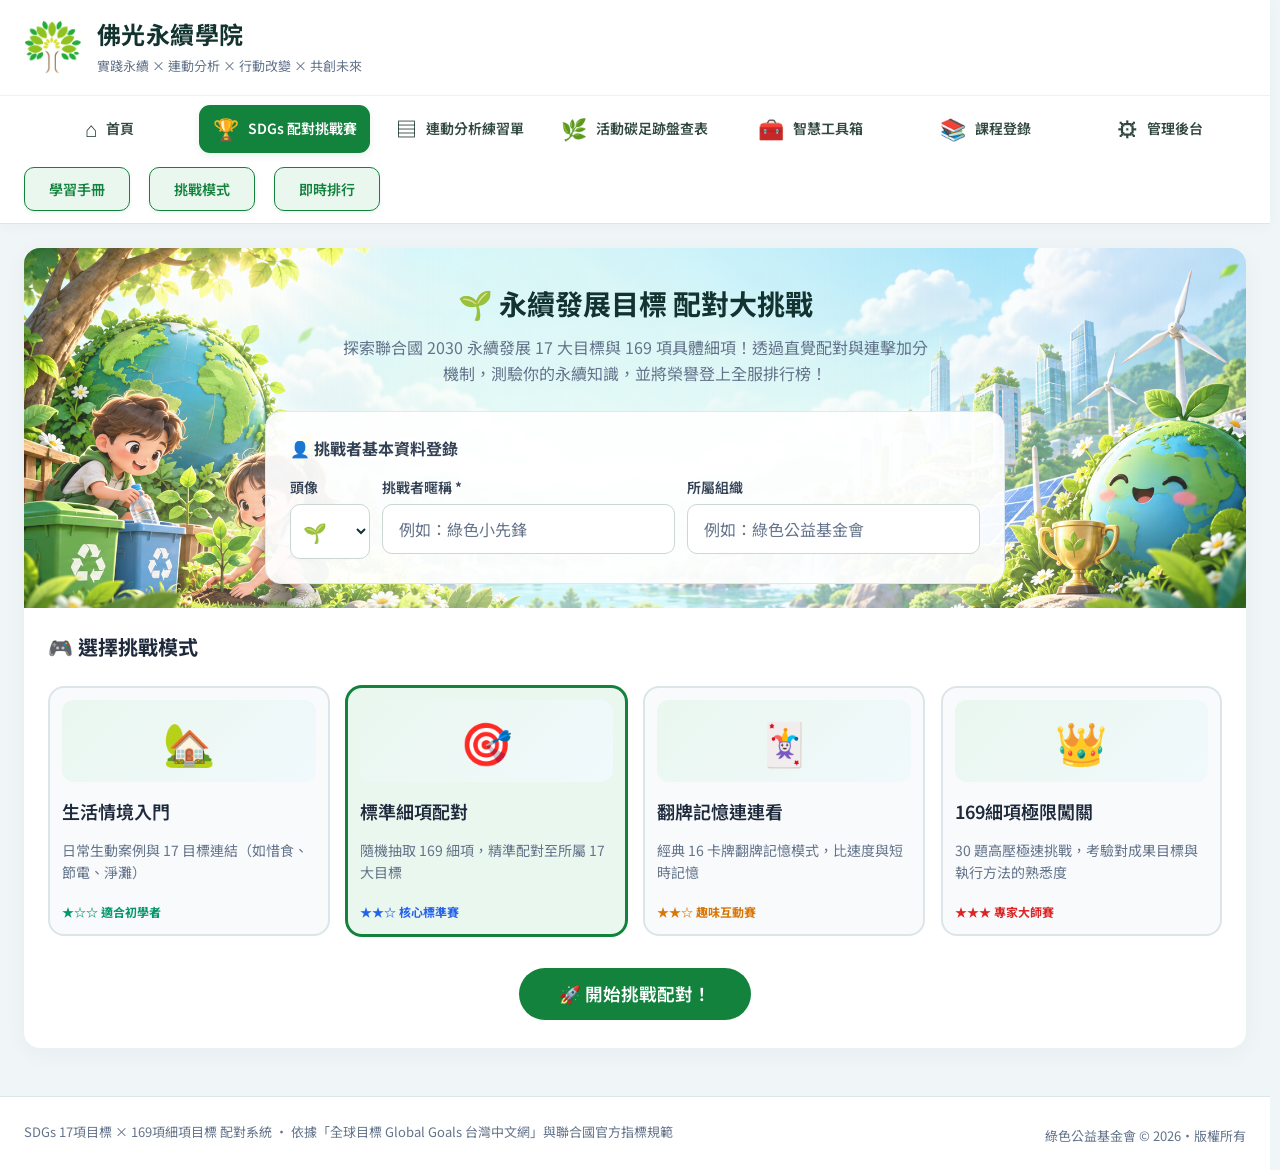
==== commit 2310269e: "Rename frontend and admin platform brand" ====
--- a/static/index.html
+++ b/static/index.html
@@ -11,7 +11,7 @@
 <body class="sdgs-shell game-platform">
 
   <!-- Top Header Navigation -->
-  <a class="skip-link" href="#game-main">跳至主要內容</a><header class="platform-header" data-ui-version="20261019_ui1280"><div class="platform-header-inner"><a class="platform-brand" href="https://sdgs-action-platform.vercel.app/"><img class="brand-globe brand-logo" src="/static/images/ipuregreen.png" alt="iPure Green" width="58" height="58"><span><strong>BLIA SDGs 社會影響力系統</strong><small>實踐永續 × 連動分析 × 行動改變 × 共創未來</small></span></a><div class="platform-account"><iframe class="ui-account-frame" src="https://sdgs-action-platform.vercel.app/static/ui/account.html?v=20261019_ui1280" title="目前帳號與登入"></iframe></div></div><nav class="platform-nav" aria-label="主要功能"><div class="platform-nav-inner"><a href="https://sdgs-action-platform.vercel.app/#home"><span aria-hidden="true">⌂</span>首頁</a><a href="https://sdgs-matching-game.vercel.app/" aria-current="page"><span aria-hidden="true">🏆</span>SDGs 配對挑戰賽</a><a href="https://sdgs-action-platform.vercel.app/#worksheet"><span aria-hidden="true">▤</span>連動分析練習單</a><a href="https://sdgs-action-platform.vercel.app/#carbon"><span aria-hidden="true">🌿</span>活動碳足跡盤查表</a><a href="https://sdgs-action-platform.vercel.app/#food"><span aria-hidden="true">🧰</span>智慧工具箱</a><a href="https://sdgs-attendance-record.vercel.app/"><span aria-hidden="true">📚</span>課程登錄</a><a href="https://sdgs-action-platform.vercel.app/#admin"><span aria-hidden="true">⚙</span>管理後台</a></div></nav><div class="platform-tools"><button id="btn-nav-handbook">學習手冊</button><button id="btn-nav-modes">挑戰模式</button><button id="btn-nav-leaderboard">即時排行</button></div></header>
+  <a class="skip-link" href="#game-main">跳至主要內容</a><header class="platform-header" data-ui-version="20261019_ui1280"><div class="platform-header-inner"><a class="platform-brand" href="https://sdgs-action-platform.vercel.app/"><img class="brand-globe brand-logo" src="/static/images/ipuregreen.png" alt="iPure Green" width="58" height="58"><span><strong>佛光永續學院</strong><small>實踐永續 × 連動分析 × 行動改變 × 共創未來</small></span></a><div class="platform-account"><iframe class="ui-account-frame" src="https://sdgs-action-platform.vercel.app/static/ui/account.html?v=20261019_ui1280" title="目前帳號與登入"></iframe></div></div><nav class="platform-nav" aria-label="主要功能"><div class="platform-nav-inner"><a href="https://sdgs-action-platform.vercel.app/#home"><span aria-hidden="true">⌂</span>首頁</a><a href="https://sdgs-matching-game.vercel.app/" aria-current="page"><span aria-hidden="true">🏆</span>SDGs 配對挑戰賽</a><a href="https://sdgs-action-platform.vercel.app/#worksheet"><span aria-hidden="true">▤</span>連動分析練習單</a><a href="https://sdgs-action-platform.vercel.app/#carbon"><span aria-hidden="true">🌿</span>活動碳足跡盤查表</a><a href="https://sdgs-action-platform.vercel.app/#food"><span aria-hidden="true">🧰</span>智慧工具箱</a><a href="https://sdgs-attendance-record.vercel.app/"><span aria-hidden="true">📚</span>課程登錄</a><a href="https://sdgs-action-platform.vercel.app/#admin"><span aria-hidden="true">⚙</span>管理後台</a></div></nav><div class="platform-tools"><button id="btn-nav-handbook">學習手冊</button><button id="btn-nav-modes">挑戰模式</button><button id="btn-nav-leaderboard">即時排行</button></div></header>
 
 
 
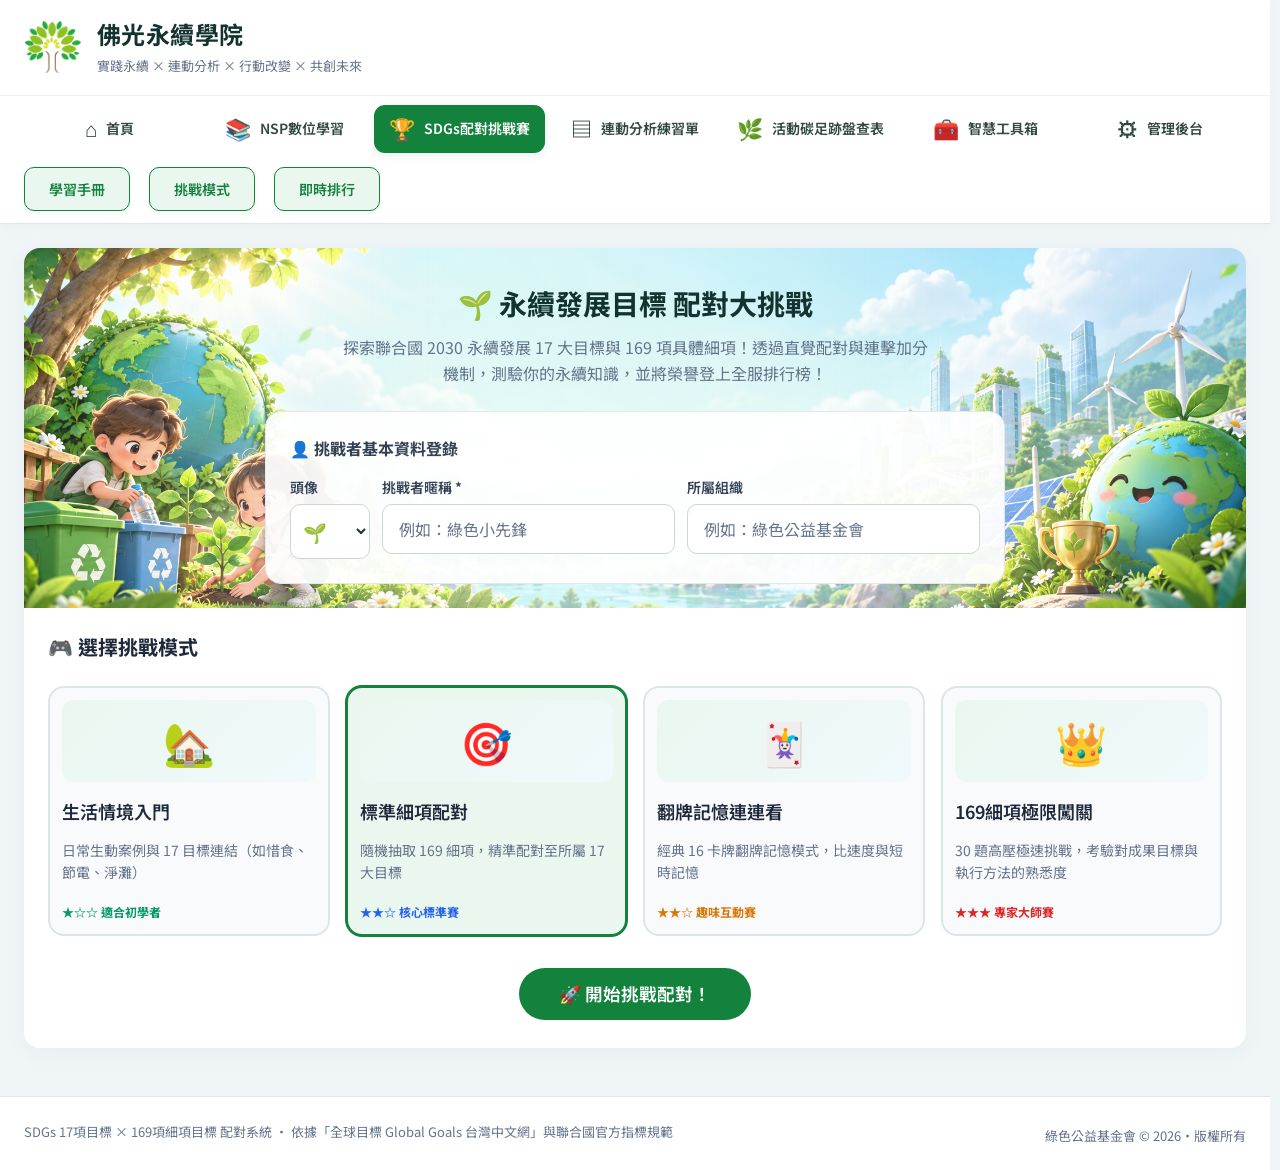
==== commit 90fc2982: "Add NSP learning link in the shared primary navigation" ====
--- a/static/index.html
+++ b/static/index.html
@@ -11,7 +11,7 @@
 <body class="sdgs-shell game-platform">
 
   <!-- Top Header Navigation -->
-  <a class="skip-link" href="#game-main">跳至主要內容</a><header class="platform-header" data-ui-version="20261019_ui1280"><div class="platform-header-inner"><a class="platform-brand" href="https://sdgs-action-platform.vercel.app/"><img class="brand-globe brand-logo" src="/static/images/ipuregreen.png" alt="iPure Green" width="58" height="58"><span><strong>佛光永續學院</strong><small>實踐永續 × 連動分析 × 行動改變 × 共創未來</small></span></a><div class="platform-account"><iframe class="ui-account-frame" src="https://sdgs-action-platform.vercel.app/static/ui/account.html?v=20261019_ui1280" title="目前帳號與登入"></iframe></div></div><nav class="platform-nav" aria-label="主要功能"><div class="platform-nav-inner"><a href="https://sdgs-action-platform.vercel.app/#home"><span aria-hidden="true">⌂</span>首頁</a><a href="https://sdgs-matching-game.vercel.app/" aria-current="page"><span aria-hidden="true">🏆</span>SDGs 配對挑戰賽</a><a href="https://sdgs-action-platform.vercel.app/#worksheet"><span aria-hidden="true">▤</span>連動分析練習單</a><a href="https://sdgs-action-platform.vercel.app/#carbon"><span aria-hidden="true">🌿</span>活動碳足跡盤查表</a><a href="https://sdgs-action-platform.vercel.app/#food"><span aria-hidden="true">🧰</span>智慧工具箱</a><a href="https://sdgs-attendance-record.vercel.app/"><span aria-hidden="true">📚</span>課程登錄</a><a href="https://sdgs-action-platform.vercel.app/#admin"><span aria-hidden="true">⚙</span>管理後台</a></div></nav><div class="platform-tools"><button id="btn-nav-handbook">學習手冊</button><button id="btn-nav-modes">挑戰模式</button><button id="btn-nav-leaderboard">即時排行</button></div></header>
+  <a class="skip-link" href="#game-main">跳至主要內容</a><header class="platform-header" data-ui-version="20261019_ui1280"><div class="platform-header-inner"><a class="platform-brand" href="https://sdgs-action-platform.vercel.app/"><img class="brand-globe brand-logo" src="/static/images/ipuregreen.png" alt="iPure Green" width="58" height="58"><span><strong>佛光永續學院</strong><small>實踐永續 × 連動分析 × 行動改變 × 共創未來</small></span></a><div class="platform-account"><iframe class="ui-account-frame" src="https://sdgs-action-platform.vercel.app/static/ui/account.html?v=20261019_ui1280" title="目前帳號與登入"></iframe></div></div><nav class="platform-nav" aria-label="主要功能"><div class="platform-nav-inner"><a href="https://sdgs-action-platform.vercel.app/#home"><span aria-hidden="true">⌂</span>首頁</a><a href="https://sdgs-action-platform.vercel.app/#nsp"><span aria-hidden="true">📚</span>NSP數位學習</a><a href="https://sdgs-matching-game.vercel.app/" aria-current="page"><span aria-hidden="true">🏆</span>SDGs配對挑戰賽</a><a href="https://sdgs-action-platform.vercel.app/#worksheet"><span aria-hidden="true">▤</span>連動分析練習單</a><a href="https://sdgs-action-platform.vercel.app/#carbon"><span aria-hidden="true">🌿</span>活動碳足跡盤查表</a><a href="https://sdgs-action-platform.vercel.app/#food"><span aria-hidden="true">🧰</span>智慧工具箱</a><a href="https://sdgs-action-platform.vercel.app/#admin"><span aria-hidden="true">⚙</span>管理後台</a></div></nav><div class="platform-tools"><button id="btn-nav-handbook">學習手冊</button><button id="btn-nav-modes">挑戰模式</button><button id="btn-nav-leaderboard">即時排行</button></div></header>
 
 
 
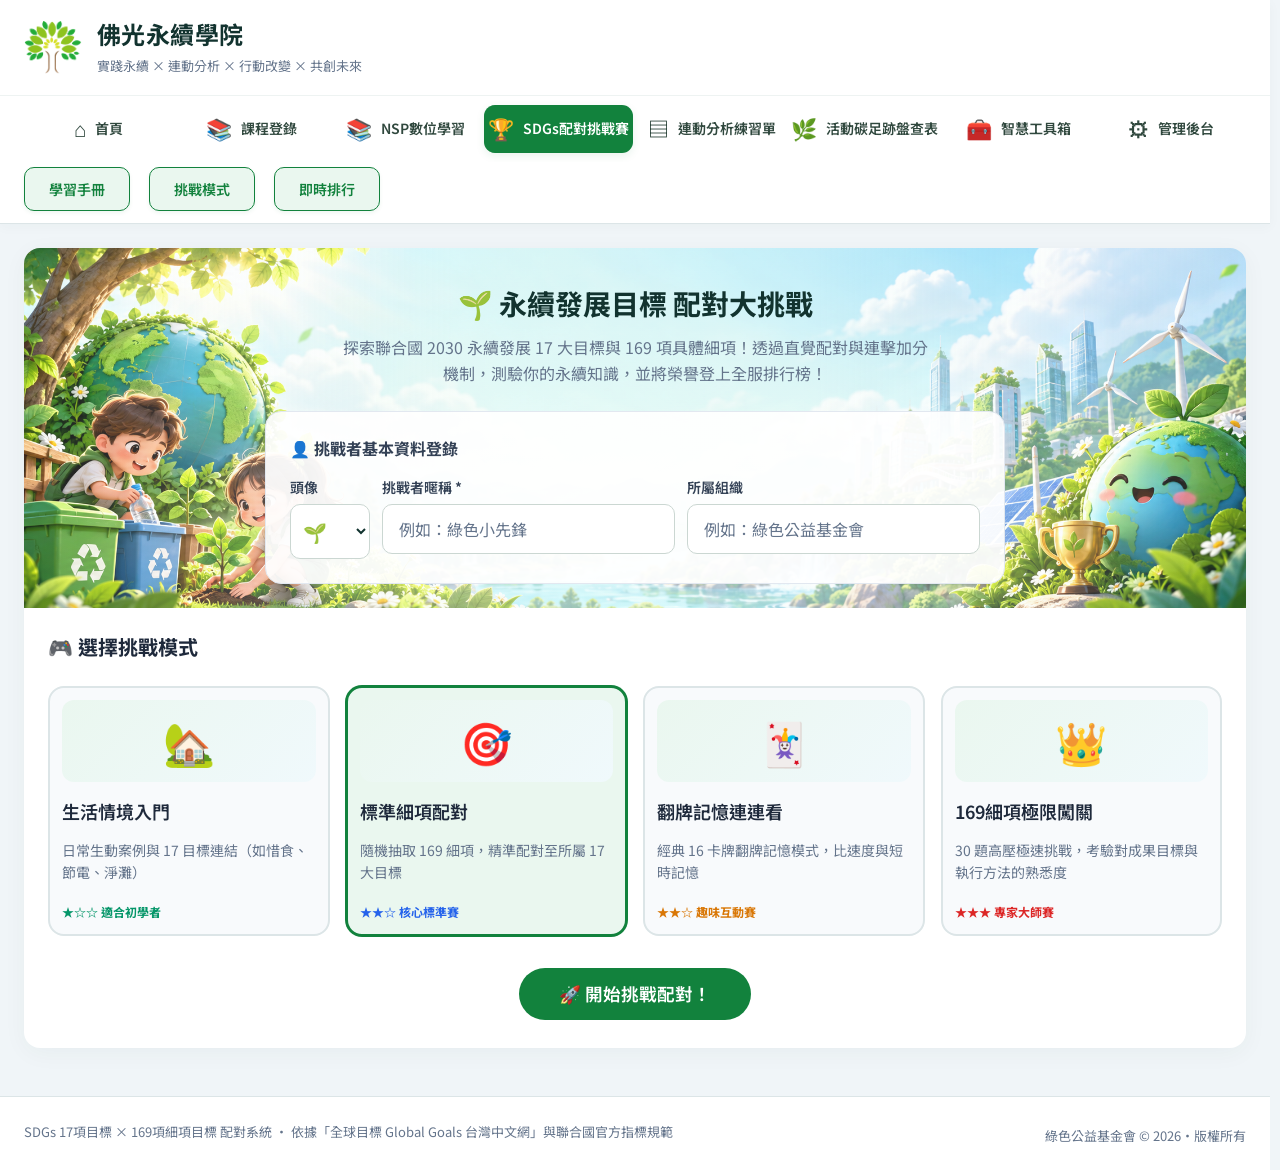
==== commit 340dff6e: "Restore course registration in platform navigation" ====
--- a/static/index.html
+++ b/static/index.html
@@ -5,13 +5,13 @@
   <meta name="viewport" content="width=device-width, initial-scale=1.0">
   <title>SDGs 17項目標 × 169項細項配對挑戰賽</title>
   <link rel="stylesheet" href="/static/css/style.css?v=20261019_challenge_scene">
-  <link rel="stylesheet" href="/static/css/design-system.css?v=20261020_ipuregreen_logo">
+  <link rel="stylesheet" href="/static/css/design-system.css?v=20261024_restore_attendance">
   <script src="/static/js/academic-year.js?v=20261020_years"></script>
 </head>
 <body class="sdgs-shell game-platform">
 
   <!-- Top Header Navigation -->
-  <a class="skip-link" href="#game-main">跳至主要內容</a><header class="platform-header" data-ui-version="20261019_ui1280"><div class="platform-header-inner"><a class="platform-brand" href="https://sdgs-action-platform.vercel.app/"><img class="brand-globe brand-logo" src="/static/images/ipuregreen.png" alt="iPure Green" width="58" height="58"><span><strong>佛光永續學院</strong><small>實踐永續 × 連動分析 × 行動改變 × 共創未來</small></span></a><div class="platform-account"><iframe class="ui-account-frame" src="https://sdgs-action-platform.vercel.app/static/ui/account.html?v=20261019_ui1280" title="目前帳號與登入"></iframe></div></div><nav class="platform-nav" aria-label="主要功能"><div class="platform-nav-inner"><a href="https://sdgs-action-platform.vercel.app/#home"><span aria-hidden="true">⌂</span>首頁</a><a href="https://sdgs-action-platform.vercel.app/#nsp"><span aria-hidden="true">📚</span>NSP數位學習</a><a href="https://sdgs-matching-game.vercel.app/" aria-current="page"><span aria-hidden="true">🏆</span>SDGs配對挑戰賽</a><a href="https://sdgs-action-platform.vercel.app/#worksheet"><span aria-hidden="true">▤</span>連動分析練習單</a><a href="https://sdgs-action-platform.vercel.app/#carbon"><span aria-hidden="true">🌿</span>活動碳足跡盤查表</a><a href="https://sdgs-action-platform.vercel.app/#food"><span aria-hidden="true">🧰</span>智慧工具箱</a><a href="https://sdgs-action-platform.vercel.app/#admin"><span aria-hidden="true">⚙</span>管理後台</a></div></nav><div class="platform-tools"><button id="btn-nav-handbook">學習手冊</button><button id="btn-nav-modes">挑戰模式</button><button id="btn-nav-leaderboard">即時排行</button></div></header>
+  <a class="skip-link" href="#game-main">跳至主要內容</a><header class="platform-header" data-ui-version="20261019_ui1280"><div class="platform-header-inner"><a class="platform-brand" href="https://sdgs-action-platform.vercel.app/"><img class="brand-globe brand-logo" src="/static/images/ipuregreen.png" alt="iPure Green" width="58" height="58"><span><strong>佛光永續學院</strong><small>實踐永續 × 連動分析 × 行動改變 × 共創未來</small></span></a><div class="platform-account"><iframe class="ui-account-frame" src="https://sdgs-action-platform.vercel.app/static/ui/account.html?v=20261019_ui1280" title="目前帳號與登入"></iframe></div></div><nav class="platform-nav" aria-label="主要功能"><div class="platform-nav-inner"><a href="https://sdgs-action-platform.vercel.app/#home"><span aria-hidden="true">⌂</span>首頁</a><a href="https://sdgs-attendance-record.vercel.app/dashboard"><span aria-hidden="true">📚</span>課程登錄</a><a href="https://sdgs-action-platform.vercel.app/#nsp"><span aria-hidden="true">📚</span>NSP數位學習</a><a href="https://sdgs-matching-game.vercel.app/" aria-current="page"><span aria-hidden="true">🏆</span>SDGs配對挑戰賽</a><a href="https://sdgs-action-platform.vercel.app/#worksheet"><span aria-hidden="true">▤</span>連動分析練習單</a><a href="https://sdgs-action-platform.vercel.app/#carbon"><span aria-hidden="true">🌿</span>活動碳足跡盤查表</a><a href="https://sdgs-action-platform.vercel.app/#food"><span aria-hidden="true">🧰</span>智慧工具箱</a><a href="https://sdgs-action-platform.vercel.app/#admin"><span aria-hidden="true">⚙</span>管理後台</a></div></nav><div class="platform-tools"><button id="btn-nav-handbook">學習手冊</button><button id="btn-nav-modes">挑戰模式</button><button id="btn-nav-leaderboard">即時排行</button></div></header>
 
 
 
--- a/static/css/design-system.css
+++ b/static/css/design-system.css
@@ -64,7 +64,7 @@
 .account-avatar { display: grid; place-items: center; width: 42px; height: 42px; border: 1px solid #d3ebde; background: var(--ds-soft); border-radius: 50%; font-size: 25px; }
 .platform-account #currentUserRole { font-size: 11px; color: var(--ds-green-ink); margin-top: 3px; background: #eef8f1; border-radius: 5px; padding: 1px 6px; }
 .platform-nav { background: white; border-top: 1px solid #eef3f2; overflow-x: auto; }
-.platform-nav-inner { max-width: var(--layout-max); margin: auto; display: grid; grid-template-columns: repeat(7,minmax(0,1fr)); align-items: stretch; gap: 7px; padding: 9px var(--layout-pad); }
+.platform-nav-inner { max-width: var(--layout-max); margin: auto; display: grid; grid-template-columns: repeat(8,minmax(0,1fr)); align-items: stretch; gap: 7px; padding: 9px var(--layout-pad); }
 .platform-nav button, .platform-nav a { display: flex; flex: 1 0 auto; justify-content: center; align-items: center; gap: 9px; border-radius: 11px; border: 0; min-height: 46px; padding: 9px 17px; font-size: 14px; font-weight: 700; color: #30483e; background: transparent; text-decoration: none; white-space: normal; text-align: center; cursor: pointer; }
 .platform-nav [aria-current="page"] { background: var(--module-ink); color: white; box-shadow: 0 3px 8px #15803d18; }
 .platform-nav a:hover, .platform-nav button:hover { background: #eef8f1; color: var(--module-ink); }
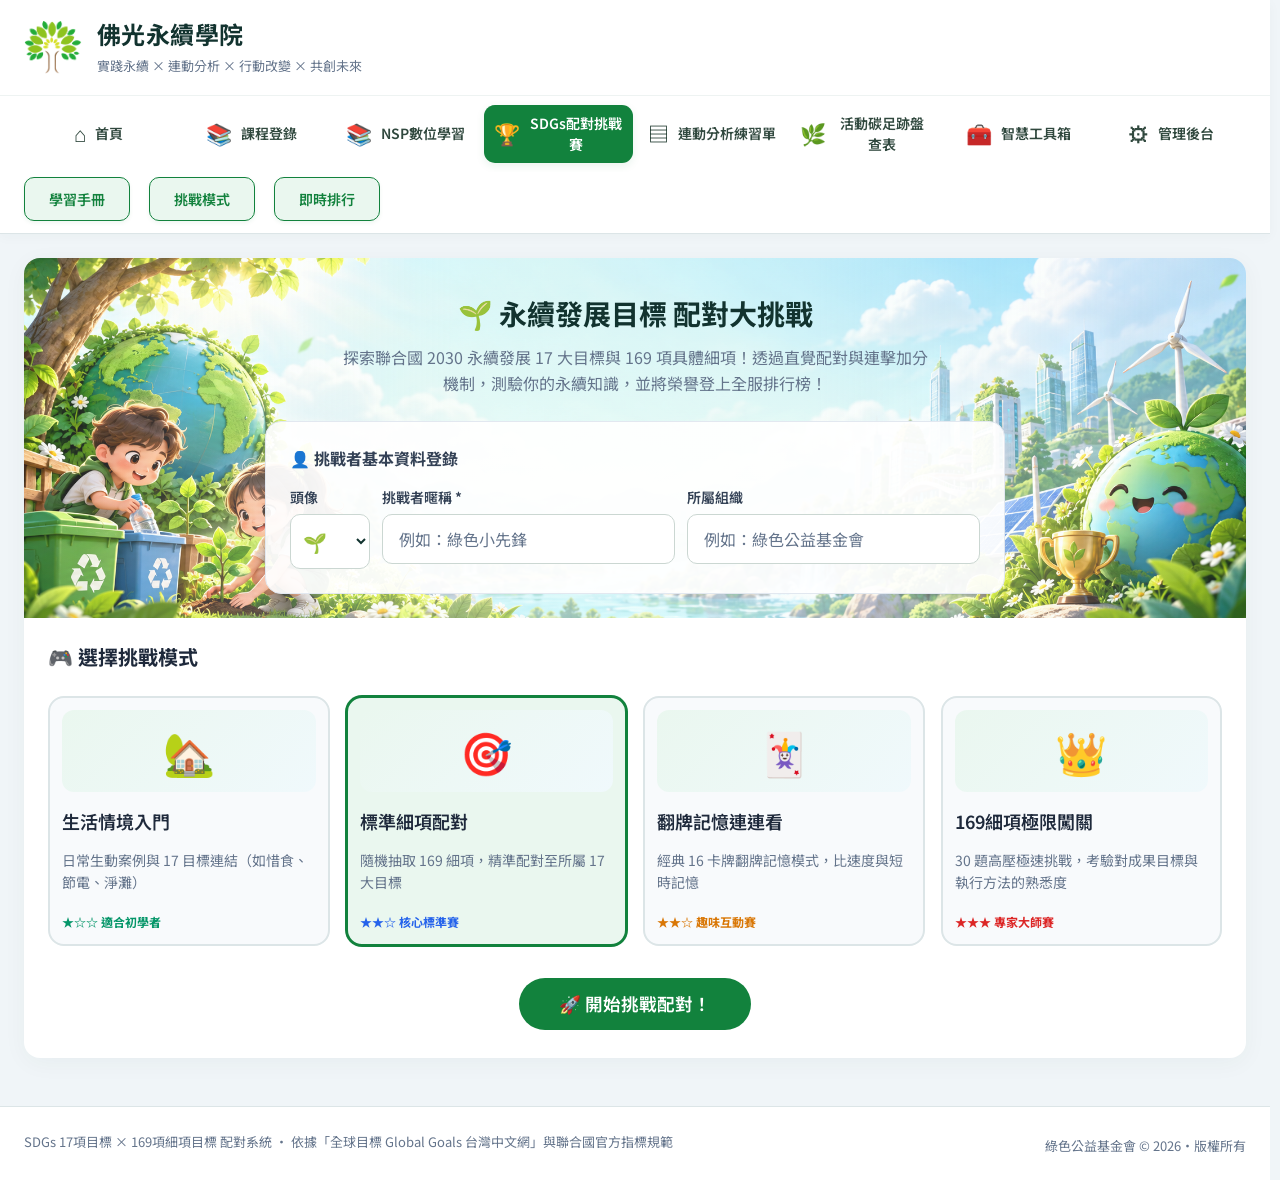
==== commit 9b4ebd58: "Make game and admin layouts responsive across screen sizes" ====
--- a/static/index.html
+++ b/static/index.html
@@ -7,6 +7,7 @@
   <link rel="stylesheet" href="/static/css/style.css?v=20261019_challenge_scene">
   <link rel="stylesheet" href="/static/css/design-system.css?v=20261024_restore_attendance">
   <script src="/static/js/academic-year.js?v=20261020_years"></script>
+  <link rel="stylesheet" href="/static/css/responsive.css?v=20261027_rwd">
 </head>
 <body class="sdgs-shell game-platform">
 
--- a/static/css/responsive.css
+++ b/static/css/responsive.css
@@ -0,0 +1,80 @@
+/* Responsive layout shared by the public pages, administration and embedded tools. */
+.sdgs-shell :is(main, section, article, aside, form, fieldset, .ds-container, .platform-brand, .platform-brand > span, .platform-account, .admin-content, .panel) { min-width: 0; }
+.sdgs-shell :is(input, select, textarea) { min-width: 0; max-width: 100%; }
+.sdgs-shell :is(img, video, canvas) { max-width: 100%; }
+.sdgs-shell :is(h1, h2, h3, h4, p, label, .platform-footer-inner) { overflow-wrap: anywhere; }
+.sdgs-shell :is(.table-scroll, .table-container, .overflow-x-auto, .nsp-table-wrap) { min-width: 0; max-width: 100%; overflow-x: auto; overscroll-behavior-inline: contain; }
+.platform-nav-inner > :is(a, button) { min-width: 0; height: auto; min-height: 48px; white-space: normal; overflow-wrap: anywhere; line-height: 1.5; }
+.sdgs-shell :is(.modal-card, dialog) { max-height: calc(100dvh - 24px); overflow-y: auto; overscroll-behavior: contain; }
+.sdgs-shell [id$="Modal"].fixed { overflow-y: auto; overscroll-behavior: contain; }
+.sdgs-shell [id$="Modal"].fixed > div { min-width: 0; max-height: calc(100dvh - 32px); overflow-y: auto; }
+.admin-content, .admin-container, .panel-header, .nsp-admin-heading { min-width: 0; }
+.panel-header > div { flex-wrap: wrap; min-width: 0; }
+.nsp-rich-text, .nsp-rich-editor { max-width: 100%; overflow-x: auto; }
+.nsp-rich-text img, .nsp-rich-editor img { height: auto; }
+.nsp-admin table { min-width: 640px; }
+.nsp-catalog-toolbar label { min-width: 0; }
+.nsp-outline button > span, .nsp-lesson > span { min-width: 0; overflow-wrap: anywhere; }
+.nsp-outline button time, .nsp-lesson time { flex-shrink: 0; }
+
+@media (max-width: 1100px) {
+  .platform-header, .platform-header-host { position: relative; }
+  .platform-header-inner { flex-wrap: wrap; gap: 12px; }
+  .platform-brand { flex: 1 1 100%; }
+  .platform-account { flex: 1 1 280px; }
+  .ui-account-frame { width: 100%; }
+  .platform-nav-inner { display: grid; grid-template-columns: repeat(4, minmax(0, 1fr)); gap: 6px; overflow: visible; }
+  .platform-nav-inner > :is(a, button) { padding: 10px 8px; min-width: 0; }
+}
+
+@media (max-width: 800px) {
+  .sdgs-shell :is(.admin-container, .matching-embedded .admin-container) { flex-direction: column; }
+  .sdgs-shell .admin-sidebar { width: 100%; display: grid; grid-template-columns: repeat(2, minmax(0, 1fr)); gap: 8px; }
+  .sdgs-shell .sidebar-btn { white-space: normal; min-width: 0; }
+  #tab-dashboard > [style*="grid-template-columns"] { grid-template-columns: minmax(0, 1fr) !important; }
+  .sdgs-shell .kpi-grid { grid-template-columns: repeat(2, minmax(0, 1fr)); }
+  .sdgs-shell :is(input:not([type="checkbox"]):not([type="radio"]):not([type="range"]), select, textarea) { font-size: 16px; }
+  .sdgs-shell [id$="Modal"].fixed { padding: 12px; }
+  .sdgs-shell [id$="Modal"].fixed > div { max-height: calc(100dvh - 24px); }
+  .nsp-admin, .nsp-editor-body { padding: 16px; }
+  #nspEditor header, #nspEditor footer { padding: 14px 16px; }
+  .nsp-admin-heading input { max-width: 100%; }
+  .nsp-edit-section > .nsp-admin-heading { flex-wrap: wrap; }
+  .nsp-row-actions { flex-wrap: wrap; }
+  #worksheetDetailModal > div > div:first-child { flex-wrap: wrap; gap: 10px; }
+}
+
+@media (max-width: 600px) {
+  :root { --layout-pad: 16px; }
+  .platform-nav-inner { grid-template-columns: repeat(2, minmax(0, 1fr)); }
+  .platform-nav-inner > :is(a, button) { gap: 6px; font-size: 13px; }
+  .platform-brand small { font-size: 11px; }
+  .platform-account { flex-basis: 100%; width: 100%; }
+  .platform-account > div { min-width: 0; overflow-wrap: anywhere; }
+  .platform-tools { display: flex; flex-wrap: wrap; }
+  .platform-tools button { flex: 1 1 120px; min-width: 0; }
+  .module-section-heading { align-items: flex-start; flex-direction: column; gap: 6px; }
+  .sdgs-shell .page-header { padding: 18px 16px; gap: 14px; }
+  .sdgs-shell .page-header :is(h1, h2), .sdgs-shell .page-title { font-size: 24px; }
+  #adminSubTabsNav button { white-space: normal; min-width: 0; padding: 10px; }
+  .nsp-catalog-toolbar label:not(:has(input[type="checkbox"])) { display: grid; gap: 6px; }
+  .nsp-catalog-toolbar input:not([type="checkbox"]) { width: 100%; }
+  .nsp-admin-heading h3 { flex-basis: 100%; }
+  .nsp-form-grid, .nsp-edit-material { grid-template-columns: minmax(0, 1fr); }
+  .nsp-edit-section { padding: 12px; }
+  .nsp-player-header strong { flex-basis: 60%; min-width: 0; overflow-wrap: anywhere; }
+  .nsp-html-toolbar .ds-button, .nsp-row-actions .ds-button { min-height: 44px; }
+  .sdgs-shell .admin-sidebar { padding: 12px; }
+  .sdgs-shell .panel { padding: 16px; }
+  .panel-header { align-items: stretch; }
+  .panel-header > div { width: 100%; gap: 8px; }
+  .panel-header :is(input, select) { max-width: 100%; flex: 1 1 140px; }
+  .game-platform .options-grid { grid-template-columns: minmax(0, 1fr); }
+  .game-platform .modal-card { padding: 18px 14px; }
+  .game-platform .game-status-bar { flex-wrap: wrap; gap: 12px; }
+  .sdgs-shell .platform-footer-inner { gap: 10px; }
+}
+
+@media (max-height: 500px) and (max-width: 1100px) {
+  .sdgs-shell [id$="Modal"].fixed { align-items: flex-start; }
+}
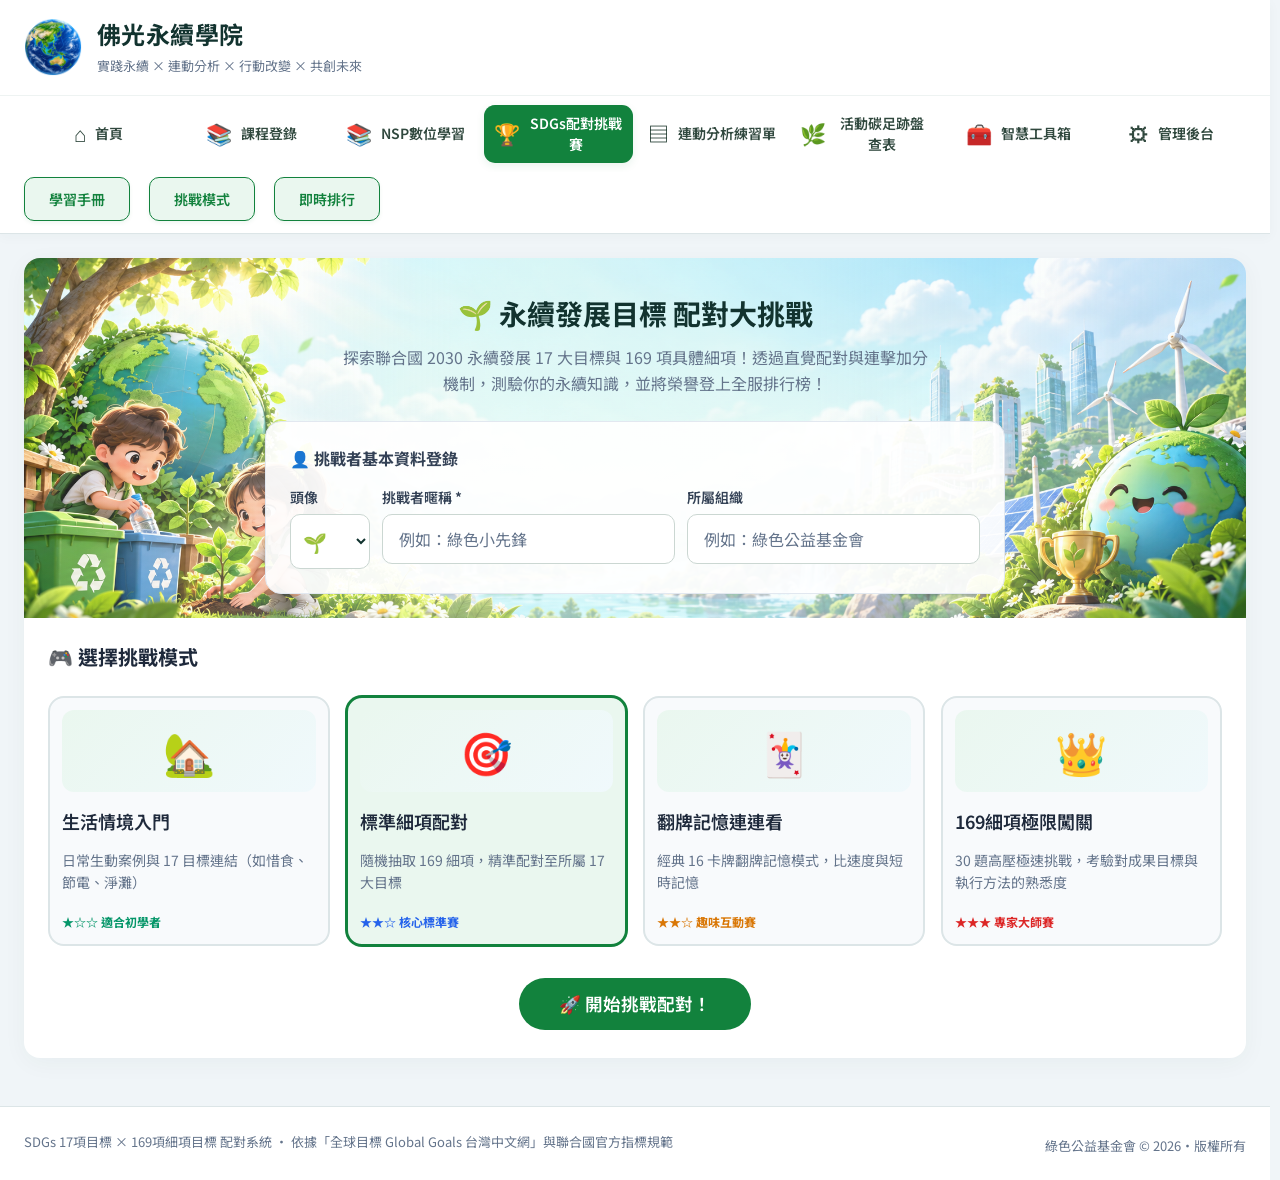
==== commit 5f773df3: "style: use Earth globe in game header" ====
--- a/static/index.html
+++ b/static/index.html
@@ -12,7 +12,7 @@
 <body class="sdgs-shell game-platform">
 
   <!-- Top Header Navigation -->
-  <a class="skip-link" href="#game-main">跳至主要內容</a><header class="platform-header" data-ui-version="20261019_ui1280"><div class="platform-header-inner"><a class="platform-brand" href="https://sdgs-action-platform.vercel.app/"><img class="brand-globe brand-logo" src="/static/images/ipuregreen.png" alt="iPure Green" width="58" height="58"><span><strong>佛光永續學院</strong><small>實踐永續 × 連動分析 × 行動改變 × 共創未來</small></span></a><div class="platform-account"><iframe class="ui-account-frame" src="https://sdgs-action-platform.vercel.app/static/ui/account.html?v=20261019_ui1280" title="目前帳號與登入"></iframe></div></div><nav class="platform-nav" aria-label="主要功能"><div class="platform-nav-inner"><a href="https://sdgs-action-platform.vercel.app/#home"><span aria-hidden="true">⌂</span>首頁</a><a href="https://sdgs-attendance-record.vercel.app/dashboard"><span aria-hidden="true">📚</span>課程登錄</a><a href="https://sdgs-action-platform.vercel.app/#nsp"><span aria-hidden="true">📚</span>NSP數位學習</a><a href="https://sdgs-matching-game.vercel.app/" aria-current="page"><span aria-hidden="true">🏆</span>SDGs配對挑戰賽</a><a href="https://sdgs-action-platform.vercel.app/#worksheet"><span aria-hidden="true">▤</span>連動分析練習單</a><a href="https://sdgs-action-platform.vercel.app/#carbon"><span aria-hidden="true">🌿</span>活動碳足跡盤查表</a><a href="https://sdgs-action-platform.vercel.app/#food"><span aria-hidden="true">🧰</span>智慧工具箱</a><a href="https://sdgs-action-platform.vercel.app/#admin"><span aria-hidden="true">⚙</span>管理後台</a></div></nav><div class="platform-tools"><button id="btn-nav-handbook">學習手冊</button><button id="btn-nav-modes">挑戰模式</button><button id="btn-nav-leaderboard">即時排行</button></div></header>
+  <a class="skip-link" href="#game-main">跳至主要內容</a><header class="platform-header" data-ui-version="20261019_ui1280"><div class="platform-header-inner"><a class="platform-brand" href="https://sdgs-action-platform.vercel.app/"><img class="brand-globe brand-logo" src="/static/images/ipuregreen.png?v=20261028_earth" alt="地球" width="58" height="58"><span><strong>佛光永續學院</strong><small>實踐永續 × 連動分析 × 行動改變 × 共創未來</small></span></a><div class="platform-account"><iframe class="ui-account-frame" src="https://sdgs-action-platform.vercel.app/static/ui/account.html?v=20261019_ui1280" title="目前帳號與登入"></iframe></div></div><nav class="platform-nav" aria-label="主要功能"><div class="platform-nav-inner"><a href="https://sdgs-action-platform.vercel.app/#home"><span aria-hidden="true">⌂</span>首頁</a><a href="https://sdgs-attendance-record.vercel.app/dashboard"><span aria-hidden="true">📚</span>課程登錄</a><a href="https://sdgs-action-platform.vercel.app/#nsp"><span aria-hidden="true">📚</span>NSP數位學習</a><a href="https://sdgs-matching-game.vercel.app/" aria-current="page"><span aria-hidden="true">🏆</span>SDGs配對挑戰賽</a><a href="https://sdgs-action-platform.vercel.app/#worksheet"><span aria-hidden="true">▤</span>連動分析練習單</a><a href="https://sdgs-action-platform.vercel.app/#carbon"><span aria-hidden="true">🌿</span>活動碳足跡盤查表</a><a href="https://sdgs-action-platform.vercel.app/#food"><span aria-hidden="true">🧰</span>智慧工具箱</a><a href="https://sdgs-action-platform.vercel.app/#admin"><span aria-hidden="true">⚙</span>管理後台</a></div></nav><div class="platform-tools"><button id="btn-nav-handbook">學習手冊</button><button id="btn-nav-modes">挑戰模式</button><button id="btn-nav-leaderboard">即時排行</button></div></header>
 
 
 
